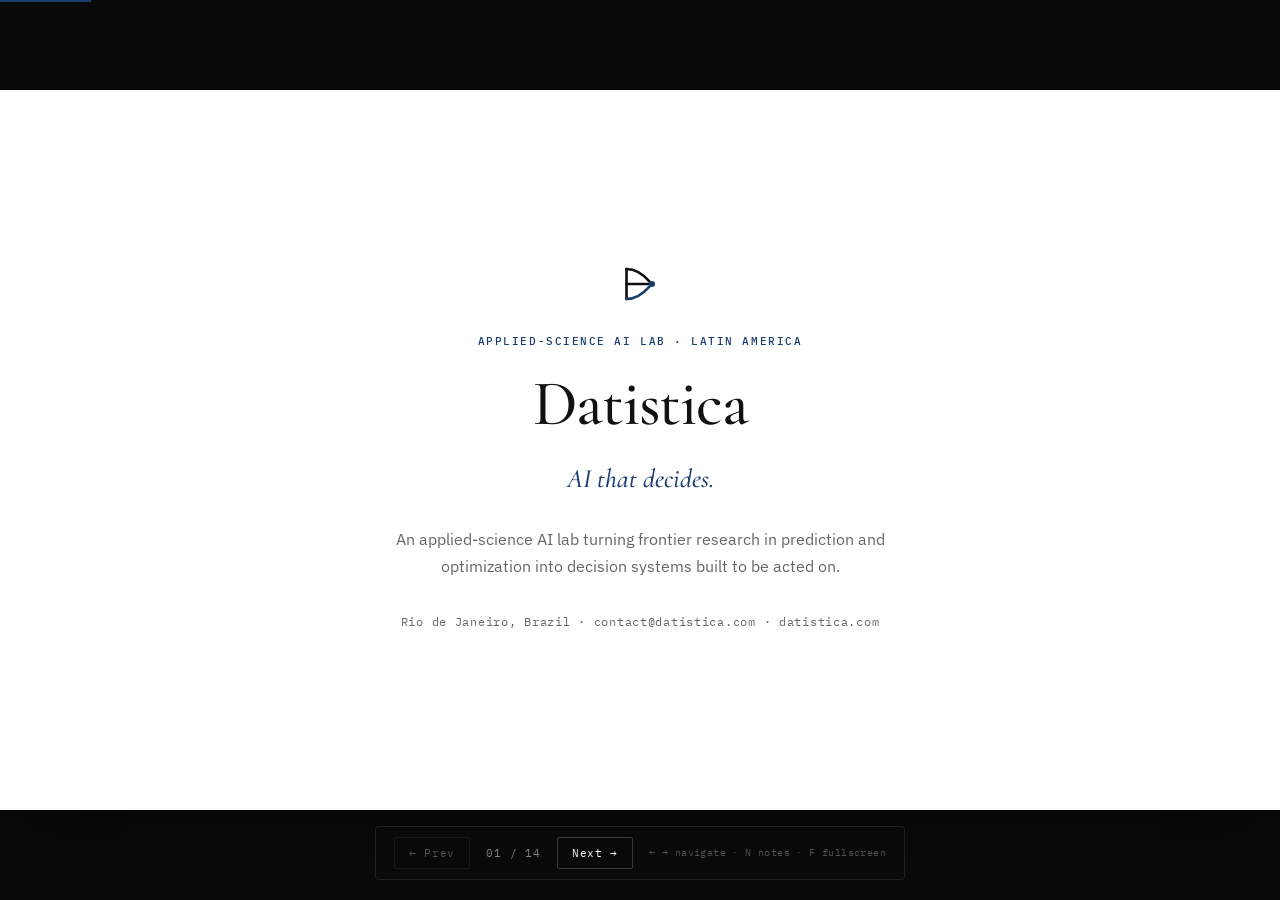
==== pitch-deck/index.html @ d39b892f "Remove vercel.json configuration file as part of project restructuring." ====
<!DOCTYPE html>
<html lang="en">
<head>
  <meta charset="UTF-8">
  <meta name="viewport" content="width=device-width, initial-scale=1.0">
  <meta name="description" content="Datistica — investor pitch deck. AI that decides.">
  <title>Datistica — Pitch Deck</title>
  <link rel="icon" href="assets/favicon.svg" type="image/svg+xml">
  <link rel="preconnect" href="https://fonts.googleapis.com">
  <link rel="preconnect" href="https://fonts.gstatic.com" crossorigin>
  <link href="https://fonts.googleapis.com/css2?family=Cormorant+Garamond:ital,wght@0,400;0,500;0,600;1,400;1,500&family=IBM+Plex+Mono:wght@400;500&family=IBM+Plex+Sans:wght@400;450;500;600&display=swap" rel="stylesheet">
  <link rel="stylesheet" href="styles.css">
</head>
<body>

  <svg xmlns="http://www.w3.org/2000/svg" style="position:absolute;width:0;height:0;overflow:hidden" aria-hidden="true">
    <symbol id="datistica-mark" viewBox="0 0 64 64" fill="none">
      <path d="M14 12 L14 52" stroke="currentColor" stroke-width="3.5" stroke-linecap="round"/>
      <path d="M14 12 Q30 12 44.5 28.5" stroke="currentColor" stroke-width="3.5" stroke-linecap="round" fill="none"/>
      <path d="M14 32 L44.5 32" stroke="currentColor" stroke-width="3.5" stroke-linecap="round"/>
      <path d="M14 52 Q30 52 44.5 35.5" stroke="#1A3C6E" stroke-width="3.5" stroke-linecap="round" fill="none"/>
      <circle cx="48" cy="32" r="4" fill="#1A3C6E"/>
    </symbol>
  </svg>

  <div class="deck-progress" id="progress" style="width: 7.14%"></div>

  <div class="deck">
    <div class="deck__viewport">

      <!-- Slide 1 — Cover -->
      <section class="slide is-active" data-note="One breath. &quot;We're building Latin America's first applied-science lab for the decision layer of AI.&quot; Move on.">
        <div class="slide__body slide__body--center">
          <svg class="cover-mark" viewBox="0 0 64 64" width="48" height="48" aria-hidden="true"><use href="#datistica-mark"/></svg>
          <p class="cover-eyebrow">Applied-science AI lab · Latin America</p>
          <h1 class="slide__headline slide__headline--xl">Datistica</h1>
          <p class="slide__tagline">AI that decides.</p>
          <p class="slide__lead slide__lead--center" style="max-width: 560px;">
            An applied-science AI lab turning frontier research in prediction and optimization into decision systems built to be acted on.
          </p>
          <p class="cover-meta">Rio de Janeiro, Brazil · <a href="mailto:contact@datistica.com">contact@datistica.com</a> · <a href="https://datistica.com">datistica.com</a></p>
        </div>
      </section>

      <!-- Slide 2 — Vision -->
      <section class="slide slide--surface" data-note="This is the thesis in three sentences. Everything after substantiates it.">
        <header class="slide__header">
          <a href="#" class="slide__brand" aria-label="Datistica">
            <svg class="slide__mark" viewBox="0 0 64 64" width="28" height="28" aria-hidden="true"><use href="#datistica-mark"/></svg>
            <span>Datistica</span>
          </a>
          <span class="slide__num">02</span>
        </header>
        <div class="slide__body slide__body--center">
          <p class="slide__headline" style="max-width: 720px; text-align: center;">
            Most AI tells you what will happen. Almost none tells you what to do about it.
          </p>
          <p class="slide__lead slide__lead--center" style="margin-top: 20px;">
            We believe the next decade of value won't come from bigger predictions — it will come from turning prediction into the <em>right decision</em>, under real constraints, real risk, and real cost.
          </p>
          <p class="slide__lead slide__lead--center" style="margin-top: 16px; font-family: var(--serif); font-size: 1.25rem; color: var(--ink);">
            We're building the lab that owns that layer in Latin America.
          </p>
        </div>
      </section>

      <!-- Slide 3 — Problem -->
      <section class="slide" data-note="Name a concrete decision in the room's sector (e.g., &quot;which wells to recompletion-invest this quarter&quot;). Make the gap visceral.">
        <header class="slide__header">
          <a href="#" class="slide__brand"><svg class="slide__mark" viewBox="0 0 64 64" width="28" height="28" aria-hidden="true"><use href="#datistica-mark"/></svg><span>Datistica</span></a>
          <span class="slide__num">03</span>
        </header>
        <div class="slide__body slide__body--split slide__body--problem">
          <div class="problem-copy">
            <p class="slide__label">The problem</p>
            <h2 class="slide__headline">Prediction got cheap.<br>Good decisions didn't.</h2>
            <ul class="bullet-list bullet-list--compact">
              <li>The forecast is no longer the bottleneck — <strong>the decision that follows it is.</strong></li>
              <li>Value leaks when humans guess the action under constraints the model never saw.</li>
              <li>In LATAM, high-stakes decisions still run on <strong>informal heuristics</strong> — bias-prone. [18]</li>
              <li>Deep technical talent is <strong>underused or leaving</strong> — PhD underemployment, brain drain. [18]</li>
            </ul>
          </div>
          <figure class="gap-visual" aria-labelledby="gap-caption">
            <svg class="gap-visual__svg" viewBox="0 0 520 340" fill="none" xmlns="http://www.w3.org/2000/svg" role="img">
              <title id="gap-caption">The gap between forecast and decision</title>
              <text x="40" y="28" fill="#999" font-family="IBM Plex Mono, monospace" font-size="10" letter-spacing="1.2">DATA</text>
              <text x="210" y="28" fill="#999" font-family="IBM Plex Mono, monospace" font-size="10" letter-spacing="1.2">FORECAST</text>
              <text x="390" y="28" fill="#1A3C6E" font-family="IBM Plex Mono, monospace" font-size="10" letter-spacing="1.2">DECISION</text>
              <circle cx="32" cy="72" r="4" stroke="#111" stroke-width="1.5" fill="none"/>
              <circle cx="32" cy="112" r="4" stroke="#111" stroke-width="1.5" fill="none"/>
              <circle cx="32" cy="152" r="4" stroke="#111" stroke-width="1.5" fill="none"/>
              <circle cx="32" cy="192" r="4" stroke="#111" stroke-width="1.5" fill="none"/>
              <circle cx="32" cy="232" r="4" stroke="#111" stroke-width="1.5" fill="none"/>
              <rect x="180" y="52" width="120" height="200" rx="2" stroke="#E5E5E5" stroke-width="1" fill="#FAFAFA"/>
              <line x1="200" y1="88" x2="280" y2="88" stroke="#E5E5E5" stroke-width="1"/>
              <line x1="200" y1="118" x2="270" y2="118" stroke="#E5E5E5" stroke-width="1"/>
              <line x1="200" y1="148" x2="275" y2="148" stroke="#E5E5E5" stroke-width="1"/>
              <line x1="200" y1="178" x2="265" y2="178" stroke="#E5E5E5" stroke-width="1"/>
              <line x1="200" y1="208" x2="272" y2="208" stroke="#E5E5E5" stroke-width="1"/>
              <rect x="360" y="52" width="120" height="200" rx="2" stroke="#1A3C6E" stroke-width="1.5" fill="#fff"/>
              <rect x="378" y="88" width="84" height="26" rx="1" fill="rgba(26,60,110,0.1)"/>
              <circle cx="420" cy="168" r="10" fill="#1A3C6E"/>
              <line x1="36" y1="72" x2="180" y2="100" stroke="#E5E5E5" stroke-width="1"/>
              <line x1="36" y1="152" x2="180" y2="140" stroke="#E5E5E5" stroke-width="1"/>
              <line x1="36" y1="232" x2="180" y2="200" stroke="#E5E5E5" stroke-width="1"/>
              <line x1="300" y1="152" x2="360" y2="152" stroke="#111" stroke-width="1.5"/>
              <polygon points="360,152 352,148 352,156" fill="#111"/>
              <rect x="180" y="268" width="120" height="52" rx="2" fill="#FAFAFA" stroke="#E5E5E5" stroke-width="1"/>
              <text x="240" y="288" text-anchor="middle" fill="#999" font-family="IBM Plex Sans, sans-serif" font-size="10">Most AI stops here</text>
              <text x="240" y="302" text-anchor="middle" fill="#999" font-family="IBM Plex Mono, monospace" font-size="8">Cheap · commoditized</text>
              <rect x="350" y="268" width="140" height="52" rx="2" fill="rgba(26,60,110,0.06)" stroke="#1A3C6E" stroke-width="1"/>
              <text x="420" y="286" text-anchor="middle" fill="#1A3C6E" font-family="IBM Plex Sans, sans-serif" font-size="10" font-weight="500">Datistica closes</text>
              <text x="420" y="300" text-anchor="middle" fill="#1A3C6E" font-family="IBM Plex Sans, sans-serif" font-size="10" font-weight="500">the gap</text>
              <text x="420" y="314" text-anchor="middle" fill="#1A3C6E" font-family="IBM Plex Mono, monospace" font-size="8">Where value lives</text>
              <rect x="300" y="130" width="60" height="44" rx="2" stroke="#E5E5E5" stroke-width="1" stroke-dasharray="4 3" fill="none"/>
              <text x="308" y="150" fill="#666" font-family="IBM Plex Mono, monospace" font-size="8">VALUE</text>
              <text x="308" y="162" fill="#666" font-family="IBM Plex Mono, monospace" font-size="8">LEAKS</text>
            </svg>
          </figure>
        </div>
      </section>

      <!-- Slide 4 — Why now -->
      <section class="slide slide--surface" data-note="&quot;Right layer, right region, right moment, and the money is already moving.&quot;">
        <header class="slide__header">
          <a href="#" class="slide__brand"><svg class="slide__mark" viewBox="0 0 64 64" width="28" height="28" aria-hidden="true"><use href="#datistica-mark"/></svg><span>Datistica</span></a>
          <span class="slide__num">04</span>
        </header>
        <div class="slide__body">
          <p class="slide__label">Why now</p>
          <h2 class="slide__headline" style="margin-bottom: 20px;">Right layer. Right region. Right moment.</h2>
          <div class="momentum-grid">
            <article class="momentum-card">
              <div class="momentum-card__icon" aria-hidden="true">
                <svg viewBox="0 0 48 48" fill="none"><circle cx="24" cy="24" r="20" stroke="#1A3C6E" stroke-width="1.5"/><path d="M16 28 L24 16 L32 28" stroke="#111" stroke-width="1.5" stroke-linecap="round" stroke-linejoin="round"/></svg>
              </div>
              <p class="momentum-card__stat">US$2.65B+</p>
              <p class="momentum-card__title">Playbook proven</p>
              <p class="momentum-card__text">Sakana, Black Forest Labs, Periodic Labs, Humans& — research-first labs binding science to product. <strong>Never executed in LATAM as an independent lab.</strong></p>
            </article>
            <article class="momentum-card">
              <div class="momentum-card__icon" aria-hidden="true">
                <svg viewBox="0 0 48 48" fill="none"><rect x="10" y="14" width="28" height="22" rx="2" stroke="#1A3C6E" stroke-width="1.5"/><line x1="10" y1="22" x2="38" y2="22" stroke="#E5E5E5" stroke-width="1"/><circle cx="24" cy="30" r="4" fill="#1A3C6E"/></svg>
              </div>
              <p class="momentum-card__stat">~US$4.2B</p>
              <p class="momentum-card__title">Public capital flowing</p>
              <p class="momentum-card__text">Brazil's PBIA 2024–2028 national AI plan [7]; <strong>39%</strong> of 2025 Brazilian startup capital to AI companies [6]; FINEP + BNDES dedicated AI fund [6].</p>
            </article>
            <article class="momentum-card">
              <div class="momentum-card__icon" aria-hidden="true">
                <svg viewBox="0 0 48 48" fill="none"><polyline points="8,36 18,26 26,30 40,14" stroke="#1A3C6E" stroke-width="1.5" fill="none" stroke-linecap="round" stroke-linejoin="round"/><line x1="8" y1="40" x2="40" y2="40" stroke="#E5E5E5" stroke-width="1"/></svg>
              </div>
              <p class="momentum-card__stat">US$4.7B → US$30B</p>
              <p class="momentum-card__title">Market inflecting</p>
              <p class="momentum-card__text">LATAM AI ~23% CAGR; Brazil ~25% share [3]. Microsoft committed <strong>US$2.7B</strong> to Brazilian cloud/AI infrastructure [3].</p>
            </article>
            <article class="momentum-card">
              <div class="momentum-card__icon" aria-hidden="true">
                <svg viewBox="0 0 48 48" fill="none"><rect x="12" y="12" width="10" height="10" rx="1" stroke="#E5E5E5" stroke-width="1.5"/><rect x="26" y="12" width="10" height="10" rx="1" stroke="#E5E5E5" stroke-width="1.5"/><rect x="19" y="26" width="10" height="10" rx="1" stroke="#1A3C6E" stroke-width="1.5"/><line x1="17" y1="17" x2="24" y2="26" stroke="#111" stroke-width="1"/><line x1="31" y1="17" x2="24" y2="26" stroke="#111" stroke-width="1"/></svg>
              </div>
              <p class="momentum-card__stat">Deployable</p>
              <p class="momentum-card__title">Capability ready</p>
              <p class="momentum-card__text">Decision-focused ML and optimization have matured from theory to production-grade methods — the science layer is here.</p>
            </article>
          </div>
        </div>
      </section>

      <!-- Slide 5 — Solution -->
      <section class="slide" data-note="The large models are the brain; we build the judgment. Say it once, clearly.">
        <header class="slide__header slide__header--tight">
          <a href="#" class="slide__brand"><svg class="slide__mark" viewBox="0 0 64 64" width="28" height="28" aria-hidden="true"><use href="#datistica-mark"/></svg><span>Datistica</span></a>
          <span class="slide__num">05</span>
        </header>
        <div class="slide__body">
          <p class="slide__label">Our solution</p>
          <h2 class="slide__headline slide__headline--compact">One spine: predict → integrate → optimize.</h2>
          <div class="solution-spine">
            <article class="solution-step">
              <span class="solution-step__num">01</span>
              <h3 class="solution-step__title">Predict</h3>
              <p class="solution-step__text">Forecasts &amp; risk built for calibration, not leaderboard scores.</p>
            </article>
            <div class="solution-step__arrow" aria-hidden="true">→</div>
            <article class="solution-step solution-step--keystone">
              <span class="solution-step__badge">Keystone</span>
              <span class="solution-step__num">02</span>
              <h3 class="solution-step__title">Integrate</h3>
              <p class="solution-step__text">Fuse disagreeing models into one trustworthy picture.</p>
            </article>
            <div class="solution-step__arrow" aria-hidden="true">→</div>
            <article class="solution-step">
              <span class="solution-step__num">03</span>
              <h3 class="solution-step__title">Optimize</h3>
              <p class="solution-step__text">Optimal decision under your constraints, cost &amp; risk.</p>
            </article>
            <div class="solution-step__arrow solution-step__arrow--final" aria-hidden="true">→</div>
            <article class="solution-step solution-step--output">
              <span class="solution-step__num">▸</span>
              <h3 class="solution-step__title">Decision</h3>
              <p class="solution-step__text">Judgment you can deploy.</p>
            </article>
          </div>
          <p class="solution-tagline">We don't sell a model. We sell <strong>judgment you can deploy.</strong></p>
        </div>
      </section>

      <!-- Slide 6 — Value creation -->
      <section class="slide slide--surface" data-note="This is what makes us a lab, not an agency — each project sharpens a reusable capability.">
        <header class="slide__header">
          <a href="#" class="slide__brand"><svg class="slide__mark" viewBox="0 0 64 64" width="28" height="28" aria-hidden="true"><use href="#datistica-mark"/></svg><span>Datistica</span></a>
          <span class="slide__num">06</span>
        </header>
        <div class="slide__body slide__body--split">
          <div>
            <p class="slide__label">How we create value</p>
            <h2 class="slide__headline">Three outputs, one compounding loop.</h2>
            <p class="slide__lead">Each project sharpens a reusable capability — what makes us a lab, not an agency.</p>
          </div>
          <div class="flywheel" aria-label="Science, product, and pipeline reinforcing each other">
            <svg class="flywheel__svg" viewBox="0 0 400 400" fill="none" xmlns="http://www.w3.org/2000/svg">
              <circle cx="200" cy="200" r="140" stroke="#E5E5E5" stroke-width="1" stroke-dasharray="6 4"/>
              <path d="M200 60 A140 140 0 0 1 321 140" stroke="#1A3C6E" stroke-width="2" fill="none" marker-end="url(#arrow)"/>
              <path d="M321 260 A140 140 0 0 1 79 260" stroke="#1A3C6E" stroke-width="2" fill="none" marker-end="url(#arrow)"/>
              <path d="M79 140 A140 140 0 0 1 200 60" stroke="#1A3C6E" stroke-width="2" fill="none" marker-end="url(#arrow)"/>
              <defs><marker id="arrow" markerWidth="8" markerHeight="8" refX="6" refY="3" orient="auto"><polygon points="0,0 8,3 0,6" fill="#1A3C6E"/></marker></defs>
              <g class="flywheel__node">
                <rect x="152" y="28" width="96" height="56" rx="2" stroke="#1A3C6E" stroke-width="1.5" fill="#fff"/>
                <text x="200" y="52" text-anchor="middle" fill="#1A3C6E" font-family="IBM Plex Mono, monospace" font-size="9" letter-spacing="1">01</text>
                <text x="200" y="70" text-anchor="middle" fill="#111" font-family="Cormorant Garamond, serif" font-size="16" font-weight="500">Science</text>
              </g>
              <g class="flywheel__node">
                <rect x="288" y="172" width="96" height="56" rx="2" stroke="#E5E5E5" stroke-width="1.5" fill="#fff"/>
                <text x="336" y="196" text-anchor="middle" fill="#1A3C6E" font-family="IBM Plex Mono, monospace" font-size="9" letter-spacing="1">02</text>
                <text x="336" y="214" text-anchor="middle" fill="#111" font-family="Cormorant Garamond, serif" font-size="16" font-weight="500">Product</text>
              </g>
              <g class="flywheel__node">
                <rect x="16" y="172" width="96" height="56" rx="2" stroke="#E5E5E5" stroke-width="1.5" fill="#fff"/>
                <text x="64" y="196" text-anchor="middle" fill="#1A3C6E" font-family="IBM Plex Mono, monospace" font-size="9" letter-spacing="1">03</text>
                <text x="64" y="214" text-anchor="middle" fill="#111" font-family="Cormorant Garamond, serif" font-size="14" font-weight="500">Pipeline</text>
              </g>
              <text x="200" y="198" text-anchor="middle" fill="#666" font-family="IBM Plex Sans, sans-serif" font-size="11">Compounds</text>
              <text x="200" y="214" text-anchor="middle" fill="#666" font-family="IBM Plex Sans, sans-serif" font-size="11">each cycle</text>
            </svg>
            <ul class="flywheel__legend">
              <li><strong>Science</strong> — papers, benchmarks → reputation &amp; grants</li>
              <li><strong>Product</strong> — deployed systems → revenue</li>
              <li><strong>Pipeline</strong> — paper-to-system method → durable asset</li>
            </ul>
          </div>
        </div>
      </section>

      <!-- Slide 7 — Market -->
      <section class="slide" data-note="TAM proves the category is real and large; SAM proves the region is inflecting; SOM proves you've thought about the first dollars. Don't oversell the regional number — cite the range.">
        <header class="slide__header slide__header--tight">
          <a href="#" class="slide__brand"><svg class="slide__mark" viewBox="0 0 64 64" width="28" height="28" aria-hidden="true"><use href="#datistica-mark"/></svg><span>Datistica</span></a>
          <span class="slide__num">07</span>
        </header>
        <div class="slide__body">
          <p class="slide__label">Market</p>
          <h2 class="slide__headline slide__headline--compact">Large category. Inflecting region. Credible entry.</h2>
          <div class="market-rings">
            <figure class="market-nested" aria-label="TAM, SAM, and SOM market sizing">
              <!-- TAM -->
              <div class="market-layer">
                <div class="market-layer__header">
                  <span class="market-layer__tag">TAM</span>
                  <span class="market-layer__desc">Global decision intelligence</span>
                  <span class="market-layer__figures"><strong>US$15B</strong> <span class="market-layer__arrow">→</span> US$36–50B by 2030</span>
                </div>
                <div class="market-layer__frame market-layer__frame--tam">
                  <!-- SAM -->
                  <div class="market-layer">
                    <div class="market-layer__header">
                      <span class="market-layer__tag">SAM</span>
                      <span class="market-layer__desc">LATAM AI · beachhead verticals</span>
                      <span class="market-layer__figures"><strong>US$4.7B</strong> <span class="market-layer__arrow">→</span> US$30B by 2033</span>
                    </div>
                    <div class="market-layer__frame market-layer__frame--sam">
                      <!-- SOM -->
                      <div class="market-layer__som">
                        <span class="market-layer__tag market-layer__tag--light">SOM</span>
                        <span class="market-layer__som-value">US$24M</span>
                        <span class="market-layer__som-note">0.5% of SAM · 24-month obtainable</span>
                      </div>
                    </div>
                  </div>
                </div>
              </div>
            </figure>
            <div class="market-details">
              <div class="market-detail">
                <p class="market-detail__title">TAM — Global decision intelligence</p>
                <p class="market-detail__text">US$15.22B (2024), ~15–25% CAGR to 2030 [1][2]. Proves the category is real.</p>
              </div>
              <div class="market-detail">
                <p class="market-detail__title">SAM — LATAM AI, beachhead verticals</p>
                <p class="market-detail__text">Brazil ~25% share, fastest-growing market; manufacturing ~17% of regional AI spend [3].</p>
              </div>
              <div class="market-detail market-detail--accent">
                <p class="market-detail__title">SOM — 24-month obtainable</p>
                <p class="market-detail__text">0.5% × US$4.7B = <strong>~US$24M</strong> — flagship Lab contracts + first Service-as-software clients in energy, healthcare, finance &amp; industry.</p>
              </div>
            </div>
          </div>
        </div>
      </section>

      <!-- Slide 8 — Business model -->
      <section class="slide slide--surface" data-note="Emphasize we reach revenue early and don't depend on a single funding source.">
        <header class="slide__header slide__header--tight">
          <a href="#" class="slide__brand"><svg class="slide__mark" viewBox="0 0 64 64" width="28" height="28" aria-hidden="true"><use href="#datistica-mark"/></svg><span>Datistica</span></a>
          <span class="slide__num">08</span>
        </header>
        <div class="slide__body">
          <p class="slide__label">Business model</p>
          <h2 class="slide__headline slide__headline--compact">Revenue early. Scale later. Multiple capital paths.</h2>
          <div class="biz-layout">
            <div class="biz-ladder">
              <p class="biz-ladder__heading">Revenue tiers</p>
              <div class="biz-ladder__steps">
                <article class="biz-ladder__step biz-ladder__step--active">
                  <span class="biz-ladder__num">01</span>
                  <div>
                    <p class="biz-ladder__title">Lab</p>
                    <p class="biz-ladder__desc">Bespoke R&amp;D · flagship clients · <em>cash now</em></p>
                  </div>
                </article>
                <article class="biz-ladder__step">
                  <span class="biz-ladder__num">02</span>
                  <div>
                    <p class="biz-ladder__title">Service-as-a-software</p>
                    <p class="biz-ladder__desc">Sector engines via API · <em>repeatable</em></p>
                  </div>
                </article>
                <article class="biz-ladder__step">
                  <span class="biz-ladder__num">03</span>
                  <div>
                    <p class="biz-ladder__title">Products</p>
                    <p class="biz-ladder__desc">Open-core tools · licensing · <em>scalable</em></p>
                  </div>
                </article>
              </div>
            </div>
            <div class="biz-capital">
              <p class="biz-ladder__heading">Capital stack</p>
              <div class="biz-capital__track">
                <div class="biz-capital__node"><span>Grants</span><small>FINEP · FAPERJ · EMBRAPII</small></div>
                <div class="biz-capital__line"></div>
                <div class="biz-capital__node"><span>Lab $</span><small>Pilots · case studies</small></div>
                <div class="biz-capital__line"></div>
                <div class="biz-capital__node"><span>Recurring</span><small>API revenue</small></div>
                <div class="biz-capital__line"></div>
                <div class="biz-capital__node biz-capital__node--end"><span>VC / strategic</span><small>Fund &amp; buy [10]</small></div>
              </div>
              <p class="biz-capital__note">Non-dilutive first → revenue → dilutive once product shows pull.</p>
            </div>
          </div>
        </div>
      </section>

      <!-- Slide 9 — Landscape -->
      <section class="slide" data-note="The empty cell is the pitch. Point at it. Explain: models predict, we decide — and no one in LATAM owns that layer yet.">
        <header class="slide__header slide__header--tight">
          <a href="#" class="slide__brand"><svg class="slide__mark" viewBox="0 0 64 64" width="28" height="28" aria-hidden="true"><use href="#datistica-mark"/></svg><span>Datistica</span></a>
          <span class="slide__num">09</span>
        </header>
        <div class="slide__body">
          <p class="slide__label">Landscape</p>
          <h2 class="slide__headline slide__headline--compact">We don't train the brain. We build the judgment on top.</h2>
          <div class="landscape-grid">
            <div class="landscape-quadrant landscape-quadrant--crowded">
              <p class="landscape-quadrant__tag">Foundation models · LATAM</p>
              <p class="landscape-quadrant__players">Maritaca · WideLabs · Dharma-AI</p>
              <p class="landscape-quadrant__note">Compete on LLMs &amp; compute — arms race we'd lose [14][15][16]</p>
            </div>
            <div class="landscape-quadrant landscape-quadrant--open">
              <p class="landscape-quadrant__tag">Decision systems · LATAM</p>
              <p class="landscape-quadrant__players landscape-quadrant__players--hero">Datistica</p>
              <p class="landscape-quadrant__note">No independent, research-first lab owns this layer</p>
            </div>
            <div class="landscape-quadrant">
              <p class="landscape-quadrant__tag">Foundation models · Global</p>
              <p class="landscape-quadrant__players">OpenAI · Anthropic · Google · Meta</p>
              <p class="landscape-quadrant__note">Capital-intensive, general-purpose</p>
            </div>
            <div class="landscape-quadrant">
              <p class="landscape-quadrant__tag">Decision systems · Global</p>
              <p class="landscape-quadrant__players">Palantir · C3 · vertical ops research</p>
              <p class="landscape-quadrant__note">Fragmented — none LATAM-native</p>
            </div>
          </div>
          <div class="landscape-stack-mini" aria-hidden="true">
            <div class="landscape-stack-mini__layer landscape-stack-mini__layer--top">Decision layer — what to do under constraints</div>
            <div class="landscape-stack-mini__layer">Any model's output — we sit here</div>
            <div class="landscape-stack-mini__layer landscape-stack-mini__layer--base">Foundation model — what will happen</div>
          </div>
          <p class="landscape-footer"><strong>Our wedge:</strong> decision quality on proprietary data — not model size. Dharma-AI bets on efficiency; we bet on <em>what to do with the prediction</em>.</p>
        </div>
      </section>

      <!-- Slide 10 — Moat -->
      <section class="slide slide--surface" data-note="Lead with &quot;we optimize the decision, not the score&quot; — it's the line they'll remember.">
        <header class="slide__header slide__header--tight">
          <a href="#" class="slide__brand"><svg class="slide__mark" viewBox="0 0 64 64" width="28" height="28" aria-hidden="true"><use href="#datistica-mark"/></svg><span>Datistica</span></a>
          <span class="slide__num">10</span>
        </header>
        <div class="slide__body">
          <p class="slide__label">Why we win</p>
          <blockquote class="moat-quote">We optimize the decision, not the score.</blockquote>
          <p class="moat-quote__sub">Graded on whether the <em>decision</em> was right — harder, more useful, more defensible than accuracy alone.</p>
          <div class="moat-row">
            <article class="moat-item">
              <svg class="moat-item__icon" viewBox="0 0 32 32" fill="none" aria-hidden="true"><circle cx="10" cy="10" r="4" stroke="#1A3C6E" stroke-width="1.5"/><circle cx="22" cy="10" r="4" stroke="#1A3C6E" stroke-width="1.5"/><circle cx="16" cy="22" r="5" fill="#1A3C6E"/></svg>
              <p class="moat-item__title">Integration keystone</p>
              <p class="moat-item__text">Fuse heterogeneous models under real constraints — our signature</p>
            </article>
            <article class="moat-item">
              <svg class="moat-item__icon" viewBox="0 0 32 32" fill="none" aria-hidden="true"><rect x="6" y="18" width="20" height="10" rx="1" stroke="#1A3C6E" stroke-width="1.5"/><path d="M10 18 V12 H22 V18" stroke="#111" stroke-width="1.5"/></svg>
              <p class="moat-item__title">Proprietary compounding</p>
              <p class="moat-item__text">Data &amp; decision feedback from every Lab engagement</p>
            </article>
            <article class="moat-item">
              <svg class="moat-item__icon" viewBox="0 0 32 32" fill="none" aria-hidden="true"><circle cx="16" cy="12" r="5" stroke="#111" stroke-width="1.5"/><path d="M6 28 Q16 20 26 28" stroke="#1A3C6E" stroke-width="1.5"/></svg>
              <p class="moat-item__title">Talent magnet</p>
              <p class="moat-item__text">Recruiting story no LATAM competitor has built</p>
            </article>
            <article class="moat-item">
              <svg class="moat-item__icon" viewBox="0 0 32 32" fill="none" aria-hidden="true"><path d="M6 26 L16 6 L26 26 Z" stroke="#1A3C6E" stroke-width="1.5" fill="none"/><circle cx="16" cy="20" r="2" fill="#1A3C6E"/></svg>
              <p class="moat-item__title">First mover</p>
              <p class="moat-item__text">Empty layer · real data · public-capital tailwind</p>
            </article>
          </div>
        </div>
      </section>

      <!-- Slide 11 — Talent engine -->
      <section class="slide" data-note="This is the slide that makes investors believe you can recruit — your scarcest input.">
        <header class="slide__header slide__header--tight">
          <a href="#" class="slide__brand"><svg class="slide__mark" viewBox="0 0 64 64" width="28" height="28" aria-hidden="true"><use href="#datistica-mark"/></svg><span>Datistica</span></a>
          <span class="slide__num">11</span>
        </header>
        <div class="slide__body">
          <p class="slide__label">The talent engine</p>
          <h2 class="slide__headline slide__headline--compact">A lab researchers choose — not flee from.</h2>
          <p class="talent-lead">LATAM over-produces PhDs its academy can't absorb. [18] We offer what universities can't:</p>
          <div class="talent-table">
            <div class="talent-table__head">
              <span></span>
              <span>University</span>
              <span>Datistica</span>
            </div>
            <div class="talent-table__row"><span class="talent-table__dim">Publish</span><span class="talent-table__bad">Rigid, slow</span><span class="talent-table__good">Freely — record grows</span></div>
            <div class="talent-table__row"><span class="talent-table__dim">IP</span><span class="talent-table__bad">Heavy haircuts</span><span class="talent-table__good">Real participation [19]</span></div>
            <div class="talent-table__row"><span class="talent-table__dim">Work</span><span class="talent-table__bad">Ticket queue</span><span class="talent-table__good">Own a research line</span></div>
            <div class="talent-table__row"><span class="talent-table__dim">Upside</span><span class="talent-table__bad">Brain drain abroad</span><span class="talent-table__good">Owner · stay a scientist</span></div>
          </div>
          <p class="talent-tagline">Frontier science. Your name on it. A piece of what you build.</p>
        </div>
      </section>

      <!-- Slide 12 — Roadmap -->
      <section class="slide slide--surface" data-note="Stress non-dilutive first, dilutive later — capital efficiency is the story.">
        <header class="slide__header slide__header--tight">
          <a href="#" class="slide__brand"><svg class="slide__mark" viewBox="0 0 64 64" width="28" height="28" aria-hidden="true"><use href="#datistica-mark"/></svg><span>Datistica</span></a>
          <span class="slide__num">12</span>
        </header>
        <div class="slide__body">
          <p class="slide__label">Roadmap</p>
          <h2 class="slide__headline slide__headline--compact">Non-dilutive first. Revenue early. VC when ready.</h2>
          <div class="roadmap-v2">
            <article class="roadmap-v2__card roadmap-v2__card--now">
              <span class="roadmap-v2__phase">0</span>
              <p class="roadmap-v2__when">Now → 3 mo</p>
              <p class="roadmap-v2__text">Founders · research faces · papers · accelerators</p>
            </article>
            <article class="roadmap-v2__card">
              <span class="roadmap-v2__phase">1</span>
              <p class="roadmap-v2__when">3–9 mo</p>
              <p class="roadmap-v2__text">First paid Lab pilot · ship papers</p>
            </article>
            <article class="roadmap-v2__card">
              <span class="roadmap-v2__phase">2</span>
              <p class="roadmap-v2__when">6–18 mo</p>
              <p class="roadmap-v2__text">Public funding — FINEP, FAPERJ, EMBRAPII [7][8][9]</p>
            </article>
            <article class="roadmap-v2__card">
              <span class="roadmap-v2__phase">3</span>
              <p class="roadmap-v2__when">12–24 mo</p>
              <p class="roadmap-v2__text">Hire researchers · product emerges from deployments</p>
            </article>
            <article class="roadmap-v2__card roadmap-v2__card--future">
              <span class="roadmap-v2__phase">4</span>
              <p class="roadmap-v2__when">24 mo+</p>
              <p class="roadmap-v2__text">VC on papers + deployments + recruiting story</p>
            </article>
          </div>
          <div class="beachhead-split">
            <div class="beachhead-split__item">
              <span class="beachhead-split__tag">Research demo</span>
              <p class="beachhead-split__text">VC capital-allocation — our data, ready now</p>
            </div>
            <div class="beachhead-split__item">
              <span class="beachhead-split__tag">First paying sectors</span>
              <p class="beachhead-split__text">Energy/O&amp;G + healthcare operations</p>
            </div>
          </div>
        </div>
      </section>

      <!-- Slide 13 — Team -->
      <section class="slide" data-note="Per current guidance, names are kept out of the circulated deck and shared privately. For a live VC meeting you'll typically need to name the team — prepare a private one-pager.">
        <header class="slide__header slide__header--tight">
          <a href="#" class="slide__brand"><svg class="slide__mark" viewBox="0 0 64 64" width="28" height="28" aria-hidden="true"><use href="#datistica-mark"/></svg><span>Datistica</span></a>
          <span class="slide__num">13</span>
        </header>
        <div class="slide__body slide__body--center">
          <p class="slide__label">Team</p>
          <div class="team-grid team-grid--centered">
            <article class="team-card team-card--vertical">
              <img src="assets/team-placeholder.svg" alt="" class="team-card__photo team-card__photo--lg" width="140" height="140">
              <p class="team-card__name">[Founder name]</p>
              <p class="team-card__role">[Prediction &amp; data science]</p>
              <p class="team-card__bio">[Short bio — 2–3 lines. Background, research, why this problem.]</p>
            </article>
            <article class="team-card team-card--vertical">
              <img src="assets/team-placeholder.svg" alt="" class="team-card__photo team-card__photo--lg" width="140" height="140">
              <p class="team-card__name">[Founder name]</p>
              <p class="team-card__role">[Optimization &amp; decision science]</p>
              <p class="team-card__bio">[Short bio — 2–3 lines. Background, research, why this problem.]</p>
            </article>
          </div>
        </div>
      </section>

      <!-- Slide 14 — Vision / Close -->
      <section class="slide slide--dark" data-note="End on the tagline. Stop talking.">
        <div class="slide__body slide__body--center">
          <svg class="cover-mark cover-mark--light" viewBox="0 0 64 64" width="40" height="40" aria-hidden="true"><use href="#datistica-mark"/></svg>
          <p class="slide__label">Vision</p>
          <h2 class="slide__headline" style="max-width: 720px; text-align: center; font-size: 2rem;">
            Datistica becomes the institution Latin America's decision-makers — and its best researchers — choose first.
          </h2>
          <p class="slide__lead slide__lead--center" style="margin-top: 24px; max-width: 600px;">
            We turn the region's proprietary data and underused talent into the judgment layer of its most important industries: starting with a few hard decisions, compounding into a lab whose science the rest of the region builds on.
          </p>
          <p class="slide__headline slide__headline--lg" style="margin-top: 48px; text-align: center;">AI that decides.</p>
          <p class="cover-meta"><a href="mailto:contact@datistica.com">contact@datistica.com</a> · <a href="https://datistica.com">datistica.com</a></p>
        </div>
      </section>

    </div>
  </div>

  <nav class="deck-controls" aria-label="Slide navigation">
    <button class="deck-controls__btn" id="prev" type="button" disabled aria-label="Previous slide">← Prev</button>
    <span class="deck-controls__counter" id="counter">01 / 14</span>
    <button class="deck-controls__btn" id="next" type="button" aria-label="Next slide">Next →</button>
    <span class="deck-controls__hint">← → navigate · N notes · F fullscreen</span>
  </nav>

  <aside class="notes-panel" id="notes-panel" aria-label="Presenter notes">
    <p class="notes-panel__label">Presenter note</p>
    <p class="notes-panel__text" id="notes-text"></p>
  </aside>

  <script src="deck.js"></script>
</body>
</html>
---- pitch-deck/styles.css ----
/* ── Datistica Pitch Deck ── */

:root {
  --white: #FFFFFF;
  --ink: #111111;
  --accent: #1A3C6E;
  --hairline: #E5E5E5;
  --muted: #666666;
  --surface: #FAFAFA;
  --surface-dark: #0A0A0A;
  --serif: "Cormorant Garamond", Georgia, "Times New Roman", serif;
  --sans: "IBM Plex Sans", -apple-system, BlinkMacSystemFont, "Segoe UI", sans-serif;
  --mono: "IBM Plex Mono", "SF Mono", Consolas, monospace;
  --slide-w: 1280px;
  --slide-h: 720px;
  --ease: cubic-bezier(0.25, 0.1, 0.25, 1);
}

*, *::before, *::after {
  box-sizing: border-box;
  margin: 0;
  padding: 0;
}

html, body {
  height: 100%;
  overflow: hidden;
  -webkit-font-smoothing: antialiased;
  -moz-osx-font-smoothing: grayscale;
}

body {
  background: #0A0A0A;
  color: var(--ink);
  font-family: var(--sans);
  font-size: 17px;
  line-height: 1.65;
}

/* ── Deck shell ── */

.deck {
  width: 100vw;
  height: 100vh;
  display: flex;
  align-items: center;
  justify-content: center;
  position: relative;
}

.deck__viewport {
  width: min(100vw, calc(100vh * 16 / 9));
  height: min(100vh, calc(100vw * 9 / 16));
  position: relative;
  overflow: hidden;
  box-shadow: 0 24px 80px rgba(0, 0, 0, 0.45);
}

/* ── Slides ── */

.slide {
  position: absolute;
  inset: 0;
  background: var(--white);
  padding: 56px 72px 64px;
  display: flex;
  flex-direction: column;
  opacity: 0;
  visibility: hidden;
  transform: translateX(24px);
  transition: opacity 0.45s var(--ease), transform 0.45s var(--ease), visibility 0.45s;
}

.slide.is-active {
  opacity: 1;
  visibility: visible;
  transform: translateX(0);
  z-index: 2;
}

.slide.is-prev {
  opacity: 0;
  transform: translateX(-24px);
  z-index: 1;
}

.slide--dark {
  background: var(--surface-dark);
  color: var(--white);
}

.slide--surface {
  background: var(--surface);
}

.slide__header {
  display: flex;
  align-items: center;
  justify-content: space-between;
  margin-bottom: 40px;
  flex-shrink: 0;
}

.slide__brand {
  display: flex;
  align-items: center;
  gap: 10px;
  font-family: var(--sans);
  font-size: 13px;
  font-weight: 500;
  letter-spacing: 0.04em;
  color: var(--ink);
  text-decoration: none;
}

.slide--dark .slide__brand {
  color: var(--white);
}

.slide__mark {
  width: 28px;
  height: 28px;
  flex-shrink: 0;
  color: var(--ink);
  display: block;
}

.slide__num {
  font-family: var(--mono);
  font-size: 11px;
  letter-spacing: 0.1em;
  color: var(--muted);
}

.slide--dark .slide__num {
  color: rgba(255, 255, 255, 0.4);
}

.slide--dark .slide__mark {
  color: var(--white);
  filter: none;
  opacity: 1;
}

.slide__header--tight {
  margin-bottom: 24px;
}

.slide__headline--compact {
  font-size: clamp(1.35rem, 2.6vw, 1.65rem);
  margin-bottom: 16px;
}

.slide__body {
  flex: 1;
  display: flex;
  flex-direction: column;
  min-height: 0;
}

.slide__body--center {
  justify-content: center;
  align-items: center;
  text-align: center;
}

.slide__body--split {
  display: grid;
  grid-template-columns: 1fr 1fr;
  gap: 48px;
  align-items: center;
}

/* ── Typography ── */

.slide__label {
  font-family: var(--mono);
  font-size: 11px;
  font-weight: 500;
  letter-spacing: 0.12em;
  text-transform: uppercase;
  color: var(--muted);
  margin-bottom: 16px;
}

.slide--dark .slide__label {
  color: rgba(255, 255, 255, 0.45);
}

.slide__headline {
  font-family: var(--serif);
  font-size: clamp(1.75rem, 3.2vw, 2.35rem);
  font-weight: 500;
  line-height: 1.2;
  letter-spacing: -0.02em;
  color: var(--ink);
  margin-bottom: 20px;
}

.slide--dark .slide__headline {
  color: var(--white);
}

.slide__headline--lg {
  font-size: clamp(2.4rem, 5vw, 3.5rem);
  line-height: 1.08;
  margin-bottom: 12px;
}

.slide__headline--xl {
  font-size: clamp(2.8rem, 6vw, 4rem);
  line-height: 1.06;
}

.slide__tagline {
  font-family: var(--serif);
  font-size: clamp(1.25rem, 2.4vw, 1.65rem);
  font-weight: 500;
  font-style: italic;
  color: var(--accent);
  margin-bottom: 24px;
}

.slide--dark .slide__tagline {
  color: rgba(255, 255, 255, 0.75);
}

.slide__lead {
  font-size: 16px;
  line-height: 1.7;
  color: var(--muted);
  max-width: 640px;
}

.slide--dark .slide__lead {
  color: rgba(255, 255, 255, 0.65);
}

.slide__lead--center {
  margin: 0 auto;
}

.slide__lead em,
.slide__body em {
  font-style: italic;
  color: var(--ink);
}

.slide--dark .slide__lead em {
  color: var(--white);
}

/* ── Lists ── */

.bullet-list {
  list-style: none;
  display: flex;
  flex-direction: column;
  gap: 14px;
}

.bullet-list li {
  position: relative;
  padding-left: 20px;
  font-size: 15px;
  line-height: 1.6;
  color: var(--muted);
}

.bullet-list li::before {
  content: "";
  position: absolute;
  left: 0;
  top: 0.55em;
  width: 6px;
  height: 6px;
  border-radius: 50%;
  background: var(--accent);
}

.bullet-list li strong {
  color: var(--ink);
  font-weight: 600;
}

.bullet-list--compact li {
  font-size: 14px;
  gap: 10px;
}

/* ── Pillars (Slide 5) ── */

.pillars-row {
  display: grid;
  grid-template-columns: repeat(3, 1fr);
  gap: 20px;
  margin-top: 8px;
}

.pillar-card {
  padding: 24px;
  border: 1px solid var(--hairline);
  border-radius: 2px;
  background: var(--white);
  position: relative;
}

.pillar-card--keystone {
  border-color: var(--accent);
  box-shadow: 0 0 0 1px var(--accent);
}

.pillar-card__tag {
  font-family: var(--mono);
  font-size: 10px;
  font-weight: 500;
  letter-spacing: 0.1em;
  color: var(--accent);
  margin-bottom: 10px;
}

.pillar-card__title {
  font-family: var(--serif);
  font-size: 1.35rem;
  font-weight: 500;
  margin-bottom: 8px;
}

.pillar-card__text {
  font-size: 13px;
  line-height: 1.6;
  color: var(--muted);
}

.pillar-card__badge {
  position: absolute;
  top: -10px;
  right: 16px;
  font-family: var(--mono);
  font-size: 9px;
  letter-spacing: 0.08em;
  text-transform: uppercase;
  background: var(--accent);
  color: var(--white);
  padding: 4px 8px;
  border-radius: 2px;
}

.spine-diagram {
  margin-top: 28px;
  padding: 20px 24px;
  border: 1px solid var(--hairline);
  border-radius: 2px;
  background: var(--surface);
}

.spine-diagram__svg {
  width: 100%;
  height: auto;
  display: block;
}

/* ── Stat cards (Slide 4, 7) ── */

.stat-grid {
  display: grid;
  grid-template-columns: repeat(2, 1fr);
  gap: 16px;
}

.stat-grid--3 {
  grid-template-columns: repeat(3, 1fr);
}

.stat-card {
  padding: 20px 22px;
  border: 1px solid var(--hairline);
  border-radius: 2px;
  background: var(--white);
}

.stat-card__value {
  font-family: var(--serif);
  font-size: 1.5rem;
  font-weight: 500;
  color: var(--accent);
  margin-bottom: 6px;
  letter-spacing: -0.02em;
}

.stat-card__label {
  font-size: 13px;
  line-height: 1.55;
  color: var(--muted);
}

/* ── Market bars (Slide 7) ── */

.market-viz {
  display: grid;
  grid-template-columns: 1fr 1.2fr;
  gap: 40px;
  align-items: center;
  margin-top: 8px;
}

.market-bars {
  display: flex;
  flex-direction: column;
  gap: 20px;
}

.market-bar__header {
  display: flex;
  justify-content: space-between;
  align-items: baseline;
  margin-bottom: 6px;
}

.market-bar__name {
  font-family: var(--mono);
  font-size: 10px;
  letter-spacing: 0.1em;
  text-transform: uppercase;
  color: var(--muted);
}

.market-bar__value {
  font-family: var(--serif);
  font-size: 1.1rem;
  font-weight: 500;
  color: var(--ink);
}

.market-bar__track {
  height: 8px;
  background: var(--hairline);
  border-radius: 1px;
  overflow: hidden;
}

.market-bar__fill {
  height: 100%;
  background: var(--accent);
  border-radius: 1px;
  transition: width 0.8s var(--ease);
}

.market-bar__fill--sam {
  background: rgba(26, 60, 110, 0.55);
}

.market-bar__fill--som {
  background: var(--accent);
  min-width: 6px;
}

.market-bar__track--som {
  position: relative;
}

.market-bar__pct {
  font-family: var(--mono);
  font-size: 10px;
  color: var(--muted);
  font-weight: 400;
}

.market-bar__note {
  font-size: 12px;
  color: var(--muted);
  margin-top: 4px;
}

/* ── Matrix (Slide 9) ── */

.matrix {
  border: 1px solid var(--hairline);
  border-radius: 2px;
  overflow: hidden;
  margin-top: 8px;
}

.matrix table {
  width: 100%;
  border-collapse: collapse;
  font-size: 14px;
}

.matrix th,
.matrix td {
  padding: 16px 20px;
  border: 1px solid var(--hairline);
  text-align: left;
  vertical-align: top;
}

.matrix th {
  font-family: var(--mono);
  font-size: 10px;
  font-weight: 500;
  letter-spacing: 0.08em;
  text-transform: uppercase;
  color: var(--muted);
  background: var(--surface);
}

.matrix th.highlight {
  color: var(--accent);
  background: rgba(26, 60, 110, 0.06);
}

.matrix td.highlight {
  background: rgba(26, 60, 110, 0.08);
  border-color: var(--accent);
}

.matrix td.empty {
  font-family: var(--serif);
  font-size: 1.15rem;
  font-weight: 500;
  color: var(--accent);
  text-align: center;
}

.matrix__row-label {
  font-family: var(--mono);
  font-size: 10px;
  letter-spacing: 0.08em;
  text-transform: uppercase;
  color: var(--muted);
  display: block;
  margin-bottom: 6px;
}

/* ── Tier list (Slide 8) ── */

.tier-list {
  display: flex;
  flex-direction: column;
  gap: 14px;
  margin-bottom: 24px;
}

.tier-item {
  display: grid;
  grid-template-columns: 28px 1fr;
  gap: 16px;
  padding: 18px 20px;
  border: 1px solid var(--hairline);
  border-radius: 2px;
  background: var(--white);
}

.tier-item__num {
  font-family: var(--mono);
  font-size: 11px;
  font-weight: 500;
  color: var(--accent);
  padding-top: 2px;
}

.tier-item__title {
  font-family: var(--serif);
  font-size: 1.15rem;
  font-weight: 500;
  margin-bottom: 4px;
}

.tier-item__text {
  font-size: 13px;
  line-height: 1.55;
  color: var(--muted);
}

.tier-item__text em {
  font-style: italic;
}

.capital-stack {
  padding: 16px 20px;
  border-left: 3px solid var(--accent);
  background: var(--surface);
  font-size: 14px;
  line-height: 1.6;
  color: var(--muted);
}

.capital-stack strong {
  color: var(--ink);
}

/* ── Value cards (Slide 6) ── */

.value-row {
  display: grid;
  grid-template-columns: repeat(3, 1fr);
  gap: 20px;
  margin-top: 8px;
}

.value-card {
  padding: 24px;
  border: 1px solid var(--hairline);
  border-radius: 2px;
  background: var(--white);
  display: flex;
  flex-direction: column;
}

.value-card__title {
  font-family: var(--serif);
  font-size: 1.25rem;
  font-weight: 500;
  margin-bottom: 10px;
}

.value-card__text {
  font-size: 13px;
  line-height: 1.6;
  color: var(--muted);
  flex: 1;
}

.value-card__text em {
  font-style: italic;
  color: var(--ink);
}

/* ── Methods grid (Slide 11) ── */

.methods-grid {
  display: grid;
  grid-template-columns: 1fr 1fr;
  gap: 0;
  border: 1px solid var(--hairline);
  border-radius: 2px;
  overflow: hidden;
  margin-top: 16px;
}

.methods-grid__item {
  padding: 16px 20px;
  border-bottom: 1px solid var(--hairline);
  border-right: 1px solid var(--hairline);
}

.methods-grid__item:nth-child(even) {
  border-right: none;
}

.methods-grid__item:nth-last-child(-n+2) {
  border-bottom: none;
}

.methods-grid__name {
  font-family: var(--serif);
  font-size: 1.05rem;
  font-weight: 500;
  margin-bottom: 4px;
}

.methods-grid__desc {
  font-size: 13px;
  line-height: 1.55;
  color: var(--muted);
}

/* ── Roadmap (Slide 12) ── */

.roadmap {
  display: flex;
  flex-direction: column;
  gap: 10px;
  margin-top: 8px;
}

.roadmap__phase {
  display: grid;
  grid-template-columns: 140px 1fr;
  gap: 20px;
  padding: 12px 0;
  border-bottom: 1px solid var(--hairline);
  align-items: start;
}

.roadmap__phase:last-child {
  border-bottom: none;
}

.roadmap__label {
  font-family: var(--mono);
  font-size: 10px;
  letter-spacing: 0.06em;
  text-transform: uppercase;
  color: var(--accent);
  line-height: 1.5;
}

.roadmap__text {
  font-size: 14px;
  line-height: 1.55;
  color: var(--muted);
}

.roadmap__beachhead {
  margin-top: 16px;
  padding: 14px 18px;
  background: var(--surface);
  border-radius: 2px;
  font-size: 13px;
  line-height: 1.6;
  color: var(--muted);
}

.roadmap__beachhead strong {
  color: var(--ink);
}

/* ── Moat cards (Slide 10) ── */

.moat-grid {
  display: grid;
  grid-template-columns: 1fr 1fr;
  gap: 14px;
  margin-top: 8px;
}

.moat-card {
  padding: 18px 20px;
  border: 1px solid var(--hairline);
  border-radius: 2px;
  background: var(--white);
}

.moat-card--featured {
  grid-column: 1 / -1;
  border-color: var(--accent);
  background: rgba(26, 60, 110, 0.04);
}

.moat-card__title {
  font-family: var(--serif);
  font-size: 1.1rem;
  font-weight: 500;
  margin-bottom: 6px;
}

.moat-card__text {
  font-size: 13px;
  line-height: 1.55;
  color: var(--muted);
}

/* ── Ask slide ── */

.ask-list {
  list-style: none;
  text-align: left;
  max-width: 520px;
  margin: 24px auto 0;
}

.ask-list li {
  padding: 12px 0;
  border-bottom: 1px solid rgba(255, 255, 255, 0.12);
  font-size: 15px;
  line-height: 1.6;
  color: rgba(255, 255, 255, 0.65);
}

.ask-list li:last-child {
  border-bottom: none;
}

.ask-list strong {
  color: var(--white);
  font-weight: 500;
}

/* ── Cover / closing ── */

.cover-meta {
  font-family: var(--mono);
  font-size: 12px;
  letter-spacing: 0.06em;
  color: var(--muted);
  margin-top: 32px;
}

.slide--dark .cover-meta {
  color: rgba(255, 255, 255, 0.45);
}

.cover-eyebrow {
  font-family: var(--mono);
  font-size: 11px;
  font-weight: 500;
  letter-spacing: 0.14em;
  text-transform: uppercase;
  color: var(--accent);
  margin-bottom: 20px;
}

.cover-mark {
  margin-bottom: 24px;
  color: var(--ink);
  display: block;
}

.cover-mark--light {
  color: var(--white);
}

.cover-meta a {
  color: inherit;
  text-decoration: none;
}

.cover-meta a:hover {
  opacity: 0.7;
}

.slide--dark .cover-meta a {
  color: rgba(255, 255, 255, 0.45);
}

.slide--dark .cover-eyebrow {
  color: rgba(255, 255, 255, 0.5);
}

/* ── Footer note on slides ── */

.slide__footnote {
  font-size: 11px;
  color: var(--muted);
  margin-top: auto;
  padding-top: 16px;
  font-family: var(--mono);
  letter-spacing: 0.02em;
}

/* ── Controls ── */

.deck-controls {
  position: fixed;
  bottom: 20px;
  left: 50%;
  transform: translateX(-50%);
  display: flex;
  align-items: center;
  gap: 16px;
  z-index: 100;
  background: rgba(10, 10, 10, 0.85);
  backdrop-filter: blur(12px);
  -webkit-backdrop-filter: blur(12px);
  padding: 10px 18px;
  border-radius: 4px;
  border: 1px solid rgba(255, 255, 255, 0.1);
}

.deck-controls__btn {
  background: none;
  border: 1px solid rgba(255, 255, 255, 0.2);
  color: var(--white);
  font-family: var(--mono);
  font-size: 11px;
  letter-spacing: 0.06em;
  padding: 8px 14px;
  border-radius: 2px;
  cursor: pointer;
  transition: background 0.25s var(--ease), border-color 0.25s var(--ease);
}

.deck-controls__btn:hover {
  background: rgba(255, 255, 255, 0.08);
  border-color: rgba(255, 255, 255, 0.35);
}

.deck-controls__btn:disabled {
  opacity: 0.3;
  cursor: not-allowed;
}

.deck-controls__counter {
  font-family: var(--mono);
  font-size: 11px;
  letter-spacing: 0.08em;
  color: rgba(255, 255, 255, 0.5);
  min-width: 48px;
  text-align: center;
}

.deck-controls__hint {
  font-family: var(--mono);
  font-size: 10px;
  color: rgba(255, 255, 255, 0.3);
  letter-spacing: 0.04em;
}

/* ── Presenter notes ── */

.notes-panel {
  position: fixed;
  bottom: 0;
  left: 0;
  right: 0;
  max-height: 30vh;
  background: #1a1a1a;
  border-top: 1px solid rgba(255, 255, 255, 0.1);
  padding: 20px 32px;
  transform: translateY(100%);
  transition: transform 0.35s var(--ease);
  z-index: 200;
  overflow-y: auto;
}

.notes-panel.is-open {
  transform: translateY(0);
}

.notes-panel__label {
  font-family: var(--mono);
  font-size: 10px;
  letter-spacing: 0.1em;
  text-transform: uppercase;
  color: rgba(255, 255, 255, 0.4);
  margin-bottom: 8px;
}

.notes-panel__text {
  font-size: 14px;
  line-height: 1.6;
  color: rgba(255, 255, 255, 0.75);
  font-style: italic;
  max-width: 800px;
}

/* ── Progress bar ── */

.deck-progress {
  position: fixed;
  top: 0;
  left: 0;
  height: 2px;
  background: var(--accent);
  z-index: 100;
  transition: width 0.35s var(--ease);
}

/* ── Print / PDF ── */

@media print {
  body {
    background: white;
    overflow: visible;
  }

  .deck {
    display: block;
    height: auto;
  }

  .deck__viewport {
    width: 100%;
    height: auto;
    box-shadow: none;
  }

  .slide {
    position: relative;
    opacity: 1 !important;
    visibility: visible !important;
    transform: none !important;
    page-break-after: always;
    page-break-inside: avoid;
    width: 100%;
    height: 720px;
    padding: 48px 64px;
  }

  .deck-controls,
  .deck-progress,
  .notes-panel {
    display: none !important;
  }
}

@media (prefers-reduced-motion: reduce) {
  .slide {
    transition: none;
  }
}

@media (max-width: 900px) {
  .slide {
    padding: 40px 32px 48px;
  }

  .market-rings,
  .biz-layout,
  .landscape-grid,
  .moat-row,
  .roadmap-v2,
  .solution-spine {
    grid-template-columns: 1fr;
    flex-direction: column;
  }

  .solution-step__arrow {
    display: none;
  }

  .biz-capital__track {
    flex-wrap: wrap;
    justify-content: center;
  }

  .deck-controls__hint {
    display: none;
  }
}

/* ── Slide 04: Momentum grid ── */

.momentum-grid {
  display: grid;
  grid-template-columns: repeat(4, 1fr);
  gap: 14px;
}

.momentum-card {
  padding: 18px 16px;
  border: 1px solid var(--hairline);
  border-radius: 2px;
  background: var(--white);
  display: flex;
  flex-direction: column;
}

.momentum-card__icon {
  width: 40px;
  height: 40px;
  margin-bottom: 12px;
}

.momentum-card__icon svg {
  width: 100%;
  height: 100%;
}

.momentum-card__stat {
  font-family: var(--serif);
  font-size: 1.35rem;
  font-weight: 500;
  color: var(--accent);
  letter-spacing: -0.02em;
  margin-bottom: 4px;
  line-height: 1.2;
}

.momentum-card__title {
  font-family: var(--mono);
  font-size: 10px;
  font-weight: 500;
  letter-spacing: 0.08em;
  text-transform: uppercase;
  color: var(--ink);
  margin-bottom: 8px;
}

.momentum-card__text {
  font-size: 12px;
  line-height: 1.55;
  color: var(--muted);
  flex: 1;
}

.momentum-card__text strong {
  color: var(--ink);
}

/* ── Slide 06: Flywheel ── */

.flywheel {
  display: flex;
  flex-direction: column;
  align-items: center;
  gap: 12px;
}

.flywheel__svg {
  width: 100%;
  max-width: 340px;
  height: auto;
}

.flywheel__legend {
  list-style: none;
  font-size: 12px;
  line-height: 1.6;
  color: var(--muted);
  width: 100%;
}

.flywheel__legend li {
  padding: 6px 0;
  border-bottom: 1px solid var(--hairline);
}

.flywheel__legend li:last-child {
  border-bottom: none;
}

.flywheel__legend strong {
  color: var(--ink);
  font-weight: 500;
}

/* ── Slide 08: Tier pyramid + capital flow ── */

.tier-pyramid {
  display: flex;
  flex-direction: column;
  gap: 8px;
}

.tier-pyramid__step {
  display: grid;
  grid-template-columns: 32px 1fr;
  gap: 12px;
  padding: 14px 16px;
  border: 1px solid var(--hairline);
  border-radius: 2px;
  background: var(--white);
  align-items: start;
}

.tier-pyramid__step--1 { margin-left: 0; border-color: var(--accent); background: rgba(26, 60, 110, 0.04); }
.tier-pyramid__step--2 { margin-left: 24px; }
.tier-pyramid__step--3 { margin-left: 48px; }

.tier-pyramid__num {
  font-family: var(--mono);
  font-size: 11px;
  font-weight: 500;
  color: var(--accent);
}

.tier-pyramid__title {
  font-family: var(--serif);
  font-size: 1.05rem;
  font-weight: 500;
  margin-bottom: 2px;
}

.tier-pyramid__text {
  font-size: 12px;
  line-height: 1.5;
  color: var(--muted);
}

.tier-pyramid__text em {
  font-style: italic;
}

.capital-flow {
  display: flex;
  flex-direction: column;
  gap: 4px;
}

.capital-flow__step {
  display: grid;
  grid-template-columns: 32px 1fr;
  gap: 12px;
  padding: 12px 14px;
  border: 1px solid var(--hairline);
  border-radius: 2px;
  background: var(--white);
  align-items: center;
}

.capital-flow__step--highlight {
  border-color: var(--accent);
  background: rgba(26, 60, 110, 0.06);
}

.capital-flow__icon {
  width: 28px;
  height: 28px;
  display: flex;
  align-items: center;
  justify-content: center;
  font-family: var(--mono);
  font-size: 11px;
  font-weight: 500;
  color: var(--accent);
  border: 1px solid var(--accent);
  border-radius: 50%;
}

.capital-flow__title {
  font-family: var(--serif);
  font-size: 1rem;
  font-weight: 500;
  margin-bottom: 2px;
}

.capital-flow__text {
  font-size: 12px;
  line-height: 1.5;
  color: var(--muted);
}

.capital-flow__arrow {
  text-align: center;
  font-size: 14px;
  color: var(--muted);
  line-height: 1;
  padding: 2px 0;
}

/* ── Slide 09: Landscape ── */

.landscape-layout {
  display: grid;
  grid-template-columns: 200px 1fr;
  gap: 20px;
  align-items: start;
}

.layer-stack {
  display: flex;
  flex-direction: column;
  gap: 8px;
}

.layer-stack__row {
  padding: 14px 12px;
  border-radius: 2px;
  border: 1px solid var(--hairline);
  display: flex;
  flex-direction: column;
  gap: 4px;
}

.layer-stack__row--decision {
  border-color: var(--accent);
  background: rgba(26, 60, 110, 0.08);
}

.layer-stack__row--model {
  background: var(--surface);
}

.layer-stack__label {
  font-family: var(--mono);
  font-size: 9px;
  letter-spacing: 0.08em;
  text-transform: uppercase;
  color: var(--accent);
}

.layer-stack__row--model .layer-stack__label {
  color: var(--muted);
}

.layer-stack__desc {
  font-size: 11px;
  line-height: 1.45;
  color: var(--muted);
}

.layer-stack__badge {
  font-family: var(--mono);
  font-size: 8px;
  letter-spacing: 0.06em;
  text-transform: uppercase;
  padding: 3px 6px;
  border-radius: 2px;
  align-self: flex-start;
  margin-top: 4px;
}

.layer-stack__badge--open {
  background: var(--accent);
  color: var(--white);
}

.layer-stack__badge--crowded {
  background: var(--hairline);
  color: var(--muted);
}

.layer-stack__connector {
  font-family: var(--mono);
  font-size: 9px;
  letter-spacing: 0.04em;
  color: var(--muted);
  text-align: center;
  padding: 4px 0;
}

.landscape-table {
  width: 100%;
  border-collapse: collapse;
  font-size: 12px;
  border: 1px solid var(--hairline);
  border-radius: 2px;
  overflow: hidden;
}

.landscape-table th,
.landscape-table td {
  padding: 12px 14px;
  border: 1px solid var(--hairline);
  vertical-align: top;
  text-align: left;
}

.landscape-table thead th {
  background: var(--surface);
}

.landscape-table__col--highlight {
  background: rgba(26, 60, 110, 0.06);
}

.landscape-table__col-title {
  display: block;
  font-family: var(--mono);
  font-size: 9px;
  letter-spacing: 0.08em;
  text-transform: uppercase;
  color: var(--ink);
  margin-bottom: 4px;
}

.landscape-table__col-sub {
  display: block;
  font-size: 11px;
  line-height: 1.4;
  color: var(--muted);
  font-weight: 400;
}

.landscape-table__cell--datistica {
  background: rgba(26, 60, 110, 0.1);
  border-color: var(--accent) !important;
  text-align: center;
}

.landscape-table__empty-title {
  font-family: var(--serif);
  font-size: 1.25rem;
  font-weight: 500;
  color: var(--accent);
  margin-bottom: 4px;
}

.landscape-table__empty-sub {
  font-size: 11px;
  line-height: 1.45;
  color: var(--muted);
}

.player-list {
  list-style: none;
  display: flex;
  flex-direction: column;
  gap: 6px;
}

.player-list li {
  font-size: 12px;
  line-height: 1.45;
  color: var(--muted);
}

.player-list strong {
  color: var(--ink);
}

.landscape-table__global {
  font-size: 12px;
  line-height: 1.45;
  color: var(--muted);
}

.landscape-callout {
  margin-top: 10px;
  padding: 10px 14px;
  background: var(--surface);
  border-left: 3px solid var(--accent);
  font-size: 12px;
  line-height: 1.55;
  color: var(--muted);
}

.landscape-callout strong {
  color: var(--ink);
}

/* ── Slide 10: Moat hero + pillars ── */

.moat-hero {
  display: grid;
  grid-template-columns: 56px 1fr;
  gap: 20px;
  padding: 20px 24px;
  border: 1.5px solid var(--accent);
  border-radius: 2px;
  background: rgba(26, 60, 110, 0.05);
  margin-bottom: 16px;
  align-items: center;
}

.moat-hero__icon svg {
  width: 56px;
  height: 56px;
}

.moat-hero__title {
  font-family: var(--serif);
  font-size: 1.45rem;
  font-weight: 500;
  margin-bottom: 6px;
  letter-spacing: -0.01em;
}

.moat-hero__text {
  font-size: 14px;
  line-height: 1.55;
  color: var(--muted);
}

.moat-pillars {
  display: grid;
  grid-template-columns: repeat(4, 1fr);
  gap: 12px;
}

.moat-pillar {
  padding: 16px 14px;
  border: 1px solid var(--hairline);
  border-radius: 2px;
  background: var(--white);
}

.moat-pillar__icon {
  display: block;
  font-size: 14px;
  color: var(--accent);
  margin-bottom: 8px;
}

.moat-pillar__title {
  font-family: var(--serif);
  font-size: 0.95rem;
  font-weight: 500;
  margin-bottom: 6px;
  line-height: 1.3;
}

.moat-pillar__text {
  font-size: 11px;
  line-height: 1.5;
  color: var(--muted);
}

/* ── Slide 11: Compare columns ── */

.compare-columns {
  display: grid;
  grid-template-columns: 1fr 40px 1fr;
  gap: 0;
  align-items: stretch;
  margin-bottom: 16px;
}

.compare-col {
  padding: 20px 22px;
  border-radius: 2px;
}

.compare-col--bad {
  background: var(--surface);
  border: 1px solid var(--hairline);
}

.compare-col--good {
  background: rgba(26, 60, 110, 0.06);
  border: 1.5px solid var(--accent);
}

.compare-col__header {
  font-family: var(--mono);
  font-size: 10px;
  letter-spacing: 0.1em;
  text-transform: uppercase;
  margin-bottom: 14px;
}

.compare-col--bad .compare-col__header {
  color: var(--muted);
}

.compare-col--good .compare-col__header {
  color: var(--accent);
}

.compare-col__list {
  list-style: none;
  display: flex;
  flex-direction: column;
  gap: 10px;
}

.compare-col__list li {
  display: flex;
  align-items: flex-start;
  gap: 10px;
  font-size: 13px;
  line-height: 1.5;
  color: var(--muted);
}

.compare-col__x {
  color: #999;
  font-size: 12px;
  flex-shrink: 0;
  margin-top: 2px;
}

.compare-col__check {
  color: var(--accent);
  font-weight: 600;
  flex-shrink: 0;
}

.compare-col__divider {
  display: flex;
  align-items: center;
  justify-content: center;
  font-family: var(--mono);
  font-size: 10px;
  color: var(--muted);
  letter-spacing: 0.06em;
}

.talent-tagline {
  font-family: var(--serif);
  font-size: 1.1rem;
  font-style: italic;
  line-height: 1.45;
  color: var(--ink);
  text-align: center;
  padding-top: 12px;
  border-top: 1px solid var(--hairline);
}

/* ── Slide 12: Timeline ── */

.timeline {
  position: relative;
  margin-bottom: 20px;
}

.timeline__track {
  position: absolute;
  top: 18px;
  left: 0;
  right: 0;
  height: 2px;
  background: var(--hairline);
  z-index: 0;
}

.timeline__phases {
  display: grid;
  grid-template-columns: repeat(5, 1fr);
  gap: 8px;
  position: relative;
  z-index: 1;
}

.timeline__phase {
  text-align: center;
  padding-top: 4px;
}

.timeline__dot {
  display: block;
  width: 12px;
  height: 12px;
  border-radius: 50%;
  background: var(--white);
  border: 2px solid var(--accent);
  margin: 0 auto 10px;
}

.timeline__phase--future .timeline__dot {
  border-style: dashed;
  background: var(--surface);
}

.timeline__label {
  font-family: var(--mono);
  font-size: 10px;
  font-weight: 500;
  letter-spacing: 0.06em;
  color: var(--accent);
  margin-bottom: 2px;
}

.timeline__when {
  font-family: var(--mono);
  font-size: 9px;
  color: var(--muted);
  margin-bottom: 6px;
}

.timeline__text {
  font-size: 11px;
  line-height: 1.45;
  color: var(--muted);
  padding: 0 4px;
}

.beachhead-split {
  display: grid;
  grid-template-columns: 1fr 1fr;
  gap: 14px;
}

.beachhead-split__item {
  padding: 14px 16px;
  border: 1px solid var(--hairline);
  border-radius: 2px;
  background: var(--white);
}

.beachhead-split__tag {
  font-family: var(--mono);
  font-size: 9px;
  letter-spacing: 0.08em;
  text-transform: uppercase;
  color: var(--accent);
  display: block;
  margin-bottom: 6px;
}

.beachhead-split__text {
  font-size: 13px;
  line-height: 1.5;
  color: var(--muted);
}

/* ── Slide 13: Team cards ── */

.team-grid {
  display: grid;
  grid-template-columns: 1fr 1fr;
  gap: 24px;
}

.team-card {
  display: grid;
  grid-template-columns: 120px 1fr;
  gap: 20px;
  padding: 24px;
  border: 1px solid var(--hairline);
  border-radius: 2px;
  background: var(--white);
  align-items: start;
}

.team-card__photo {
  width: 120px;
  height: 120px;
  border-radius: 2px;
  object-fit: cover;
  border: 1px solid var(--hairline);
}

.team-card__name {
  font-family: var(--serif);
  font-size: 1.25rem;
  font-weight: 500;
  margin-bottom: 4px;
}

.team-card__role {
  font-family: var(--mono);
  font-size: 10px;
  letter-spacing: 0.08em;
  text-transform: uppercase;
  color: var(--accent);
  margin-bottom: 10px;
}

.team-card__bio {
  font-size: 13px;
  line-height: 1.6;
  color: var(--muted);
}

/* ── Slide 07: SOM inset ── */

.som-inset {
  display: flex;
  align-items: stretch;
  height: 36px;
  border: 1px solid var(--hairline);
  border-radius: 2px;
  overflow: hidden;
  background: var(--surface);
}

.som-inset__sam {
  flex: 1;
  background: rgba(26, 60, 110, 0.2);
  display: flex;
  align-items: center;
  justify-content: center;
  position: relative;
}

.som-inset__slice {
  width: 0.5%;
  min-width: 8px;
  background: var(--accent);
  display: flex;
  align-items: center;
  justify-content: center;
  position: relative;
}

.som-inset__label {
  position: absolute;
  bottom: -18px;
  left: 50%;
  transform: translateX(-50%);
  font-family: var(--mono);
  font-size: 8px;
  letter-spacing: 0.04em;
  color: var(--muted);
  white-space: nowrap;
}

.market-bar--som {
  padding-bottom: 20px;
}

/* ── Slide 03: Problem visual ── */

.slide__body--problem {
  align-items: center;
  gap: 40px;
}

.problem-copy .slide__headline {
  margin-bottom: 16px;
}

.gap-visual {
  margin: 0;
}

.gap-visual__svg {
  width: 100%;
  max-width: 480px;
  height: auto;
  border: 1px solid var(--hairline);
  border-radius: 2px;
  background: var(--white);
}

/* ── Slide 05: Solution spine ── */

.solution-spine {
  display: flex;
  align-items: stretch;
  gap: 8px;
  margin-top: 8px;
}

.solution-step {
  flex: 1;
  padding: 20px 14px;
  border: 1px solid var(--hairline);
  border-radius: 2px;
  background: var(--white);
  position: relative;
  display: flex;
  flex-direction: column;
}

.solution-step--keystone {
  border-color: var(--accent);
  background: rgba(26, 60, 110, 0.04);
}

.solution-step--output {
  border-color: var(--accent);
  background: var(--accent);
  color: var(--white);
  flex: 0.85;
}

.solution-step--output .solution-step__num,
.solution-step--output .solution-step__title,
.solution-step--output .solution-step__text {
  color: var(--white);
}

.solution-step__badge {
  position: absolute;
  top: -9px;
  left: 12px;
  font-family: var(--mono);
  font-size: 8px;
  letter-spacing: 0.08em;
  text-transform: uppercase;
  background: var(--accent);
  color: var(--white);
  padding: 3px 7px;
  border-radius: 2px;
}

.solution-step__num {
  font-family: var(--mono);
  font-size: 10px;
  color: var(--accent);
  margin-bottom: 8px;
}

.solution-step__title {
  font-family: var(--serif);
  font-size: 1.15rem;
  font-weight: 500;
  margin-bottom: 6px;
}

.solution-step__text {
  font-size: 12px;
  line-height: 1.5;
  color: var(--muted);
  flex: 1;
}

.solution-step__arrow {
  display: flex;
  align-items: center;
  font-size: 18px;
  color: var(--muted);
  padding-top: 24px;
}

.solution-step__arrow--final {
  color: var(--accent);
}

.solution-tagline {
  margin-top: 20px;
  font-family: var(--serif);
  font-size: 1.1rem;
  font-style: italic;
  color: var(--ink);
  text-align: center;
}

/* ── Slide 07: Market nested boxes ── */

.market-rings {
  display: grid;
  grid-template-columns: 1fr 1fr;
  gap: 32px;
  align-items: center;
}

.market-nested {
  margin: 0;
  width: 100%;
}

.market-layer__header {
  display: grid;
  grid-template-columns: 36px 1fr auto;
  gap: 10px 12px;
  align-items: baseline;
  margin-bottom: 8px;
  padding: 0 2px;
}

.market-layer__tag {
  font-family: var(--mono);
  font-size: 10px;
  font-weight: 500;
  letter-spacing: 0.1em;
  color: var(--accent);
}

.market-layer__desc {
  font-size: 12px;
  line-height: 1.4;
  color: var(--muted);
}

.market-layer__figures {
  font-size: 12px;
  line-height: 1.4;
  color: var(--muted);
  text-align: right;
  white-space: nowrap;
}

.market-layer__figures strong {
  font-family: var(--serif);
  font-size: 1.15rem;
  font-weight: 500;
  color: var(--accent);
  letter-spacing: -0.02em;
}

.market-layer__arrow {
  color: var(--muted);
  opacity: 0.5;
  margin: 0 2px;
}

.market-layer__frame {
  border-radius: 2px;
  padding: 16px;
}

.market-layer__frame--tam {
  border: 1px solid var(--hairline);
  background: var(--surface);
  padding: 18px 18px 18px 22px;
}

.market-layer__frame--sam {
  border: 1px solid rgba(26, 60, 110, 0.3);
  background: rgba(26, 60, 110, 0.04);
  padding: 16px 16px 16px 20px;
  margin-top: 4px;
}

.market-layer__som {
  display: flex;
  flex-direction: column;
  align-items: center;
  justify-content: center;
  text-align: center;
  padding: 20px 16px;
  background: var(--accent);
  border-radius: 2px;
  min-height: 88px;
}

.market-layer__tag--light {
  color: rgba(255, 255, 255, 0.7);
  margin-bottom: 4px;
}

.market-layer__som-value {
  font-family: var(--serif);
  font-size: 1.65rem;
  font-weight: 500;
  color: var(--white);
  letter-spacing: -0.02em;
  line-height: 1.1;
  margin-bottom: 4px;
}

.market-layer__som-note {
  font-size: 11px;
  line-height: 1.4;
  color: rgba(255, 255, 255, 0.65);
}

.market-details {
  display: flex;
  flex-direction: column;
  gap: 12px;
}

.market-detail {
  padding: 14px 18px;
  border: 1px solid var(--hairline);
  border-radius: 2px;
  background: var(--white);
}

.market-detail--accent {
  border-color: var(--accent);
  background: rgba(26, 60, 110, 0.04);
}

.market-detail__title {
  font-family: var(--mono);
  font-size: 10px;
  letter-spacing: 0.06em;
  text-transform: uppercase;
  color: var(--accent);
  margin-bottom: 4px;
}

.market-detail__text {
  font-size: 13px;
  line-height: 1.55;
  color: var(--muted);
}

.market-detail__text strong {
  color: var(--ink);
}

/* ── Slide 08: Business layout ── */

.biz-layout {
  display: grid;
  grid-template-columns: 1fr 1fr;
  gap: 32px;
  align-items: start;
}

.biz-ladder__heading {
  font-family: var(--mono);
  font-size: 10px;
  letter-spacing: 0.1em;
  text-transform: uppercase;
  color: var(--muted);
  margin-bottom: 12px;
}

.biz-ladder__steps {
  display: flex;
  flex-direction: column;
  gap: 10px;
}

.biz-ladder__step {
  display: grid;
  grid-template-columns: 36px 1fr;
  gap: 14px;
  padding: 16px 18px;
  border: 1px solid var(--hairline);
  border-radius: 2px;
  background: var(--white);
  align-items: start;
}

.biz-ladder__step--active {
  border-color: var(--accent);
  background: rgba(26, 60, 110, 0.05);
}

.biz-ladder__num {
  font-family: var(--mono);
  font-size: 12px;
  font-weight: 500;
  color: var(--accent);
}

.biz-ladder__title {
  font-family: var(--serif);
  font-size: 1.1rem;
  font-weight: 500;
  margin-bottom: 2px;
}

.biz-ladder__desc {
  font-size: 12px;
  line-height: 1.5;
  color: var(--muted);
}

.biz-ladder__desc em {
  font-style: italic;
}

.biz-capital__track {
  display: flex;
  align-items: center;
  gap: 0;
  padding: 20px 0;
}

.biz-capital__node {
  flex: 1;
  text-align: center;
  padding: 12px 8px;
  border: 1px solid var(--hairline);
  border-radius: 2px;
  background: var(--white);
  font-family: var(--mono);
  font-size: 10px;
  letter-spacing: 0.04em;
  text-transform: uppercase;
  color: var(--ink);
}

.biz-capital__node small {
  display: block;
  font-size: 9px;
  color: var(--muted);
  text-transform: none;
  letter-spacing: 0;
  margin-top: 4px;
  line-height: 1.35;
}

.biz-capital__node--end {
  border-color: var(--accent);
  background: rgba(26, 60, 110, 0.06);
  color: var(--accent);
}

.biz-capital__line {
  width: 20px;
  height: 2px;
  background: var(--hairline);
  flex-shrink: 0;
}

.biz-capital__note {
  font-size: 12px;
  line-height: 1.5;
  color: var(--muted);
  padding-left: 2px;
}

/* ── Slide 09: Landscape grid ── */

.landscape-grid {
  display: grid;
  grid-template-columns: 1fr 1fr;
  gap: 12px;
  margin-bottom: 14px;
}

.landscape-quadrant {
  padding: 16px 18px;
  border: 1px solid var(--hairline);
  border-radius: 2px;
  background: var(--white);
  min-height: 110px;
}

.landscape-quadrant--crowded {
  background: var(--surface);
}

.landscape-quadrant--open {
  border: 2px solid var(--accent);
  background: rgba(26, 60, 110, 0.07);
}

.landscape-quadrant__tag {
  font-family: var(--mono);
  font-size: 9px;
  letter-spacing: 0.08em;
  text-transform: uppercase;
  color: var(--muted);
  margin-bottom: 8px;
}

.landscape-quadrant--open .landscape-quadrant__tag {
  color: var(--accent);
}

.landscape-quadrant__players {
  font-family: var(--serif);
  font-size: 1.05rem;
  font-weight: 500;
  margin-bottom: 6px;
  line-height: 1.35;
}

.landscape-quadrant__players--hero {
  font-size: 1.35rem;
  color: var(--accent);
}

.landscape-quadrant__note {
  font-size: 11px;
  line-height: 1.45;
  color: var(--muted);
}

.landscape-stack-mini {
  display: flex;
  flex-direction: column;
  gap: 4px;
  margin-bottom: 12px;
}

.landscape-stack-mini__layer {
  padding: 10px 14px;
  font-family: var(--mono);
  font-size: 10px;
  letter-spacing: 0.04em;
  text-align: center;
  border: 1px solid var(--hairline);
  border-radius: 2px;
  background: var(--surface);
  color: var(--muted);
}

.landscape-stack-mini__layer--top {
  border-color: var(--accent);
  background: rgba(26, 60, 110, 0.08);
  color: var(--accent);
  font-weight: 500;
}

.landscape-stack-mini__layer--base {
  background: var(--white);
}

.landscape-footer {
  font-size: 12px;
  line-height: 1.55;
  color: var(--muted);
  padding: 10px 14px;
  border-left: 3px solid var(--accent);
  background: var(--surface);
}

.landscape-footer strong {
  color: var(--ink);
}

/* ── Slide 10: Moat v2 ── */

.moat-quote {
  font-family: var(--serif);
  font-size: clamp(1.6rem, 3vw, 2rem);
  font-weight: 500;
  line-height: 1.2;
  letter-spacing: -0.02em;
  color: var(--ink);
  margin-bottom: 8px;
}

.moat-quote__sub {
  font-size: 14px;
  line-height: 1.55;
  color: var(--muted);
  margin-bottom: 20px;
  max-width: 560px;
}

.moat-row {
  display: grid;
  grid-template-columns: repeat(4, 1fr);
  gap: 12px;
}

.moat-item {
  padding: 18px 14px;
  border: 1px solid var(--hairline);
  border-radius: 2px;
  background: var(--white);
}

.moat-item__icon {
  width: 32px;
  height: 32px;
  margin-bottom: 12px;
  display: block;
}

.moat-item__title {
  font-family: var(--serif);
  font-size: 0.95rem;
  font-weight: 500;
  margin-bottom: 6px;
  line-height: 1.3;
}

.moat-item__text {
  font-size: 11px;
  line-height: 1.5;
  color: var(--muted);
}

/* ── Slide 11: Talent table ── */

.talent-lead {
  font-size: 14px;
  line-height: 1.6;
  color: var(--muted);
  margin-bottom: 16px;
  max-width: 640px;
}

.talent-table {
  border: 1px solid var(--hairline);
  border-radius: 2px;
  overflow: hidden;
  margin-bottom: 16px;
}

.talent-table__head,
.talent-table__row {
  display: grid;
  grid-template-columns: 100px 1fr 1fr;
  gap: 12px;
  padding: 12px 18px;
  align-items: center;
}

.talent-table__head {
  background: var(--surface);
  font-family: var(--mono);
  font-size: 10px;
  letter-spacing: 0.08em;
  text-transform: uppercase;
  color: var(--muted);
  border-bottom: 1px solid var(--hairline);
}

.talent-table__head span:last-child {
  color: var(--accent);
}

.talent-table__row {
  border-bottom: 1px solid var(--hairline);
  font-size: 13px;
}

.talent-table__row:last-child {
  border-bottom: none;
}

.talent-table__dim {
  font-family: var(--mono);
  font-size: 10px;
  letter-spacing: 0.06em;
  text-transform: uppercase;
  color: var(--muted);
}

.talent-table__bad {
  color: var(--muted);
}

.talent-table__good {
  color: var(--ink);
  font-weight: 500;
}

.talent-tagline {
  font-family: var(--serif);
  font-size: 1.05rem;
  font-style: italic;
  line-height: 1.45;
  color: var(--ink);
  text-align: center;
  padding-top: 4px;
}

/* ── Slide 12: Roadmap v2 ── */

.roadmap-v2 {
  display: grid;
  grid-template-columns: repeat(5, 1fr);
  gap: 10px;
  margin-bottom: 16px;
}

.roadmap-v2__card {
  padding: 16px 12px;
  border: 1px solid var(--hairline);
  border-radius: 2px;
  background: var(--white);
  position: relative;
}

.roadmap-v2__card--now {
  border-color: var(--accent);
  background: rgba(26, 60, 110, 0.05);
}

.roadmap-v2__card--future {
  border-style: dashed;
  opacity: 0.85;
}

.roadmap-v2__phase {
  font-family: var(--serif);
  font-size: 1.5rem;
  font-weight: 500;
  color: var(--accent);
  line-height: 1;
  margin-bottom: 6px;
}

.roadmap-v2__when {
  font-family: var(--mono);
  font-size: 9px;
  letter-spacing: 0.04em;
  color: var(--muted);
  margin-bottom: 8px;
}

.roadmap-v2__text {
  font-size: 11px;
  line-height: 1.45;
  color: var(--muted);
}

/* ── Slide 13: Team vertical ── */

.team-grid--centered {
  max-width: 720px;
  margin: 0 auto;
}

.team-card--vertical {
  display: flex;
  flex-direction: column;
  align-items: center;
  text-align: center;
  padding: 28px 24px;
  grid-template-columns: unset;
}

.team-card__photo--lg {
  width: 140px;
  height: 140px;
  margin-bottom: 16px;
}

@media (max-width: 900px) {
  .slide__body--split,
  .slide__body--problem,
  .market-rings,
  .biz-layout,
  .landscape-grid,
  .moat-row,
  .roadmap-v2,
  .momentum-grid,
  .team-grid {
    grid-template-columns: 1fr;
  }

  .solution-spine {
    flex-direction: column;
  }

  .solution-step__arrow {
    display: none;
  }

  .market-rings {
    grid-template-columns: 1fr;
  }
}
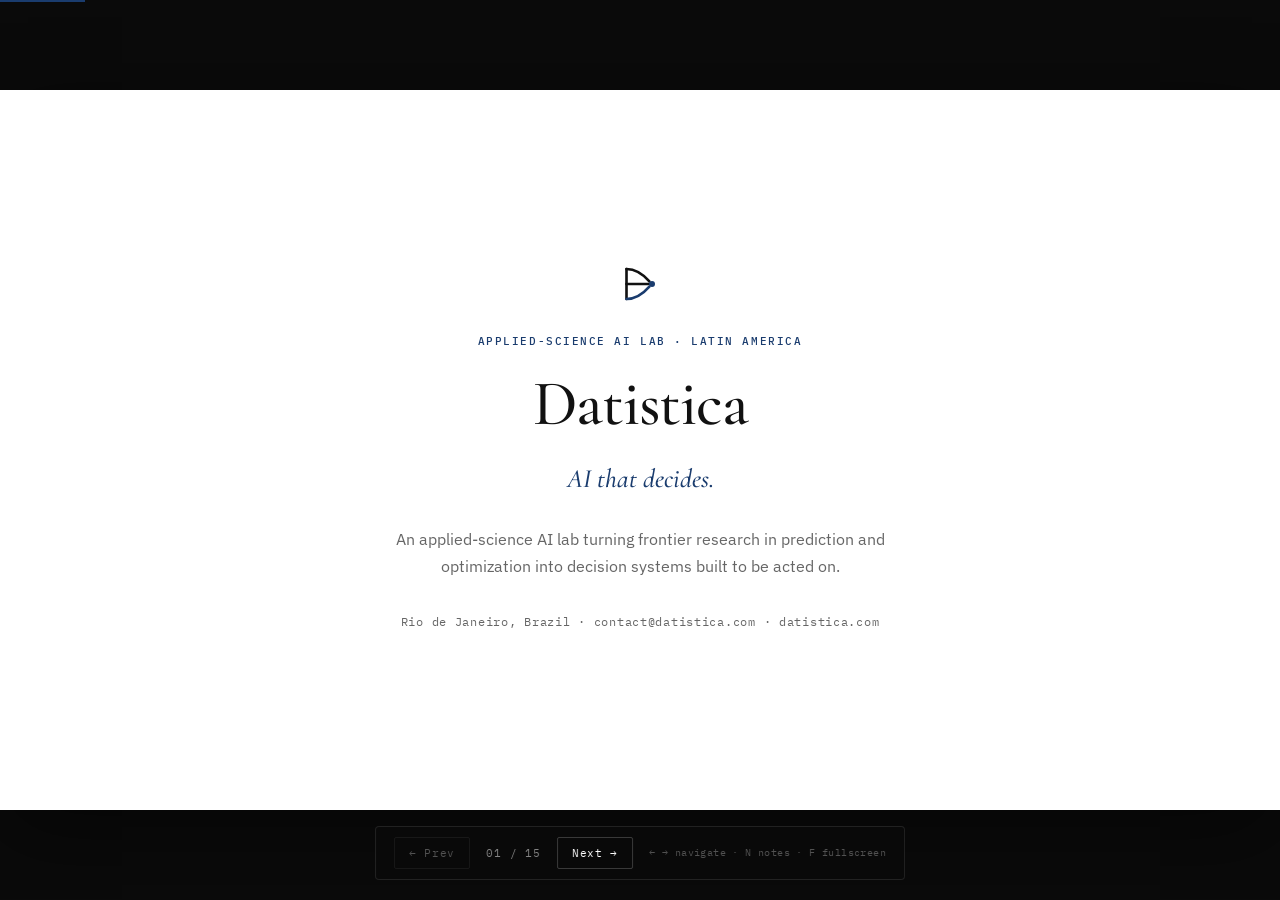
==== commit 81638a79: "Update pitch deck with new Sources slide and adjust progress bar width. Added references and styling" ====
--- a/pitch-deck/index.html
+++ b/pitch-deck/index.html
@@ -23,7 +23,7 @@
     </symbol>
   </svg>
 
-  <div class="deck-progress" id="progress" style="width: 7.14%"></div>
+  <div class="deck-progress" id="progress" style="width: 6.67%"></div>
 
   <div class="deck">
     <div class="deck__viewport">
@@ -551,12 +551,47 @@
         </div>
       </section>
 
+      <!-- Slide 15 — Sources -->
+      <section class="slide slide--surface" data-note="Skip unless asked. Market figures are third-party estimates and vary by provider.">
+        <header class="slide__header slide__header--tight">
+          <a href="#" class="slide__brand"><svg class="slide__mark" viewBox="0 0 64 64" width="28" height="28" aria-hidden="true"><use href="#datistica-mark"/></svg><span>Datistica</span></a>
+          <span class="slide__num">15</span>
+        </header>
+        <div class="slide__body">
+          <p class="slide__label">Sources</p>
+          <h2 class="slide__headline slide__headline--compact">References cited in this deck</h2>
+          <p class="sources-disclaimer">Market-size figures are third-party estimates and vary by provider; ranges reflect that.</p>
+          <ol class="sources-list">
+            <li id="ref-1"><span class="sources-list__num">[1]</span> Grand View Research — <em>Decision Intelligence Market Report</em> (US$15.22B 2024 → US$36.34B 2030). <a href="https://www.grandviewresearch.com/industry-analysis/decision-intelligence-market-report" target="_blank" rel="noopener noreferrer">grandviewresearch.com</a></li>
+            <li id="ref-2"><span class="sources-list__num">[2]</span> MarketsandMarkets — <em>Decision Intelligence Market</em> (US$13.3B 2024 → US$50.1B 2030). <a href="https://www.marketsandmarkets.com/PressReleases/decision-intelligence.asp" target="_blank" rel="noopener noreferrer">marketsandmarkets.com</a></li>
+            <li id="ref-3"><span class="sources-list__num">[3]</span> IMARC Group / Intelligent CIO LATAM — <em>Latin America AI Market</em> (US$4.71B 2024 → US$30.2B 2033; Brazil ~25% share; Microsoft US$2.7B Brazil investment). <a href="https://www.imarcgroup.com/latin-america-artificial-intelligence-market" target="_blank" rel="noopener noreferrer">imarcgroup.com</a></li>
+            <li id="ref-4"><span class="sources-list__num">[4]</span> Precedence Research — <em>Decision Intelligence Market</em> (US$16.34B 2025 → US$68.2B 2035). <a href="https://www.precedenceresearch.com/decision-intelligence-market" target="_blank" rel="noopener noreferrer">precedenceresearch.com</a></li>
+            <li id="ref-5"><span class="sources-list__num">[5]</span> LatamRepublic / Cuantico VP + Startuplinks — <em>LATAM VC Report 2026</em> (2025: US$4.126bn, +13.8% YoY). <a href="https://www.latamrepublic.com/top-10-emerging-ai-startups-in-latin-america-pre-series-a/" target="_blank" rel="noopener noreferrer">latamrepublic.com</a></li>
+            <li id="ref-6"><span class="sources-list__num">[6]</span> Agência Brasil — FINEP &amp; BNDES AI fund; 39% of 2025 Brazilian startup capital to AI-applying companies. <a href="https://agenciabrasil.ebc.com.br/economia/noticia/2026-04/finep-e-bndes-lancam-edital-para-selecionar-gestor-de-fundo-de-ia" target="_blank" rel="noopener noreferrer">agenciabrasil.ebc.com.br</a></li>
+            <li id="ref-7"><span class="sources-list__num">[7]</span> Agência Brasil — PBIA 2024–2028 (~R$23bn); FNDCT (~R$14.6bn in 2025). <a href="https://agenciabrasil.ebc.com.br/geral/noticia/2024-07/para-especialistas-o-brasil-deve-diversificar-financiamento-em-pd" target="_blank" rel="noopener noreferrer">agenciabrasil.ebc.com.br</a></li>
+            <li id="ref-8"><span class="sources-list__num">[8]</span> FINEP — Public calls under PBIA / Nova Indústria Brasil. <a href="https://www.finep.gov.br/chamadas-publicas/chamadapublica/784" target="_blank" rel="noopener noreferrer">finep.gov.br</a></li>
+            <li id="ref-9"><span class="sources-list__num">[9]</span> EMBRAPII — Fraunhofer-model industrial R&amp;D co-funding. <a href="https://embrapii.org.br/" target="_blank" rel="noopener noreferrer">embrapii.org.br</a></li>
+            <li id="ref-10"><span class="sources-list__num">[10]</span> TechCrunch — Sakana AI Series B at US$2.65B valuation (research-first, sovereign-market path). <a href="https://techcrunch.com/2025/11/17/sakana-ai-raises-135m-series-b-at-a-2-65b-valuation-to-continue-building-ai-models-for-japan/" target="_blank" rel="noopener noreferrer">techcrunch.com</a></li>
+            <li id="ref-11"><span class="sources-list__num">[11]</span> Sacra / startupintros — Black Forest Labs (Stable Diffusion creators; ~US$3.25B valuation). <a href="https://sacra.com/c/black-forest-labs/" target="_blank" rel="noopener noreferrer">sacra.com</a></li>
+            <li id="ref-12"><span class="sources-list__num">[12]</span> TechCrunch / a16z — Periodic Labs US$300M seed ("AI scientists"). <a href="https://techcrunch.com/2025/09/30/former-openai-and-deepmind-researchers-raise-whopping-300m-seed-to-automate-science/" target="_blank" rel="noopener noreferrer">techcrunch.com</a></li>
+            <li id="ref-13"><span class="sources-list__num">[13]</span> TechCrunch — Humans&amp; US$480M seed ("tightly integrate science and product"). <a href="https://techcrunch.com/2026/01/20/humans-a-human-centric-ai-startup-founded-by-anthropic-xai-google-alums-raised-480m-seed-round/" target="_blank" rel="noopener noreferrer">techcrunch.com</a></li>
+            <li id="ref-14"><span class="sources-list__num">[14]</span> Maritaca AI — Sabiá family, PT-BR / Brazilian-context LLM. <a href="https://www.maritaca.ai/" target="_blank" rel="noopener noreferrer">maritaca.ai</a></li>
+            <li id="ref-15"><span class="sources-list__num">[15]</span> WideLabs — Amazônia IA sovereign LLM / PaaS. <a href="https://startupi.com.br/widelabs-lanca-amazonia-ia/" target="_blank" rel="noopener noreferrer">startupi.com.br</a></li>
+            <li id="ref-16"><span class="sources-list__num">[16]</span> Dharma-AI — specialized Small Language Models; Rio-based AI lab. <a href="https://dharma-ai.com.br/" target="_blank" rel="noopener noreferrer">dharma-ai.com.br</a></li>
+            <li id="ref-17"><span class="sources-list__num">[17]</span> Alcor (CENIA/ECLAC ILIA 2025) — Chile leads LATAM AI index; Brazil holds &gt;90% of regional HPC. <a href="https://alcor.com/tech-hubs-in-latin-america/" target="_blank" rel="noopener noreferrer">alcor.com</a></li>
+            <li id="ref-18"><span class="sources-list__num">[18]</span> UFCG / Sinpro-MG (PhD underemployment &amp; brain drain); Kauffman Foundation (VC selection heuristics). <a href="https://cct.ufcg.edu.br/noticias/grupo-de-doutores-quer-mudar-regra-que-obriga-bolsista-do-governo-a-voltar-ao-brasil-nao-e-fuga-de-cerebros/" target="_blank" rel="noopener noreferrer">cct.ufcg.edu.br</a></li>
+            <li id="ref-19"><span class="sources-list__num">[19]</span> Brazil — Marco Legal de CT&amp;I (Lei 13.243/2016), enabling negotiated IP splits and researcher participation.</li>
+            <li id="ref-20"><span class="sources-list__num">[20]</span> TechCrunch — Thinking Machines Lab US$2B seed (frontier-lab funding context). <a href="https://techcrunch.com/2026/01/20/humans-a-human-centric-ai-startup-founded-by-anthropic-xai-google-alums-raised-480m-seed-round/" target="_blank" rel="noopener noreferrer">techcrunch.com</a></li>
+          </ol>
+        </div>
+      </section>
+
     </div>
   </div>
 
   <nav class="deck-controls" aria-label="Slide navigation">
     <button class="deck-controls__btn" id="prev" type="button" disabled aria-label="Previous slide">← Prev</button>
-    <span class="deck-controls__counter" id="counter">01 / 14</span>
+    <span class="deck-controls__counter" id="counter">01 / 15</span>
     <button class="deck-controls__btn" id="next" type="button" aria-label="Next slide">Next →</button>
     <span class="deck-controls__hint">← → navigate · N notes · F fullscreen</span>
   </nav>
--- a/pitch-deck/styles.css
+++ b/pitch-deck/styles.css
@@ -840,6 +840,59 @@
   letter-spacing: 0.02em;
 }
 
+/* ── Sources slide ── */
+
+.sources-disclaimer {
+  font-size: 11px;
+  line-height: 1.5;
+  color: var(--muted);
+  margin: -8px 0 12px;
+  font-family: var(--mono);
+  letter-spacing: 0.02em;
+}
+
+.sources-list {
+  list-style: none;
+  columns: 2;
+  column-gap: 28px;
+  flex: 1;
+  min-height: 0;
+  overflow: hidden;
+  margin: 0;
+  padding: 0;
+}
+
+.sources-list li {
+  break-inside: avoid;
+  font-size: 10.5px;
+  line-height: 1.45;
+  color: var(--muted);
+  margin-bottom: 7px;
+  padding-left: 0;
+}
+
+.sources-list__num {
+  font-family: var(--mono);
+  font-weight: 500;
+  color: var(--accent);
+  margin-right: 4px;
+}
+
+.sources-list em {
+  font-style: italic;
+  color: var(--ink);
+}
+
+.sources-list a {
+  color: var(--accent);
+  text-decoration: none;
+  word-break: break-all;
+}
+
+.sources-list a:hover {
+  text-decoration: underline;
+}
+
 /* ── Controls ── */
 
 .deck-controls {
